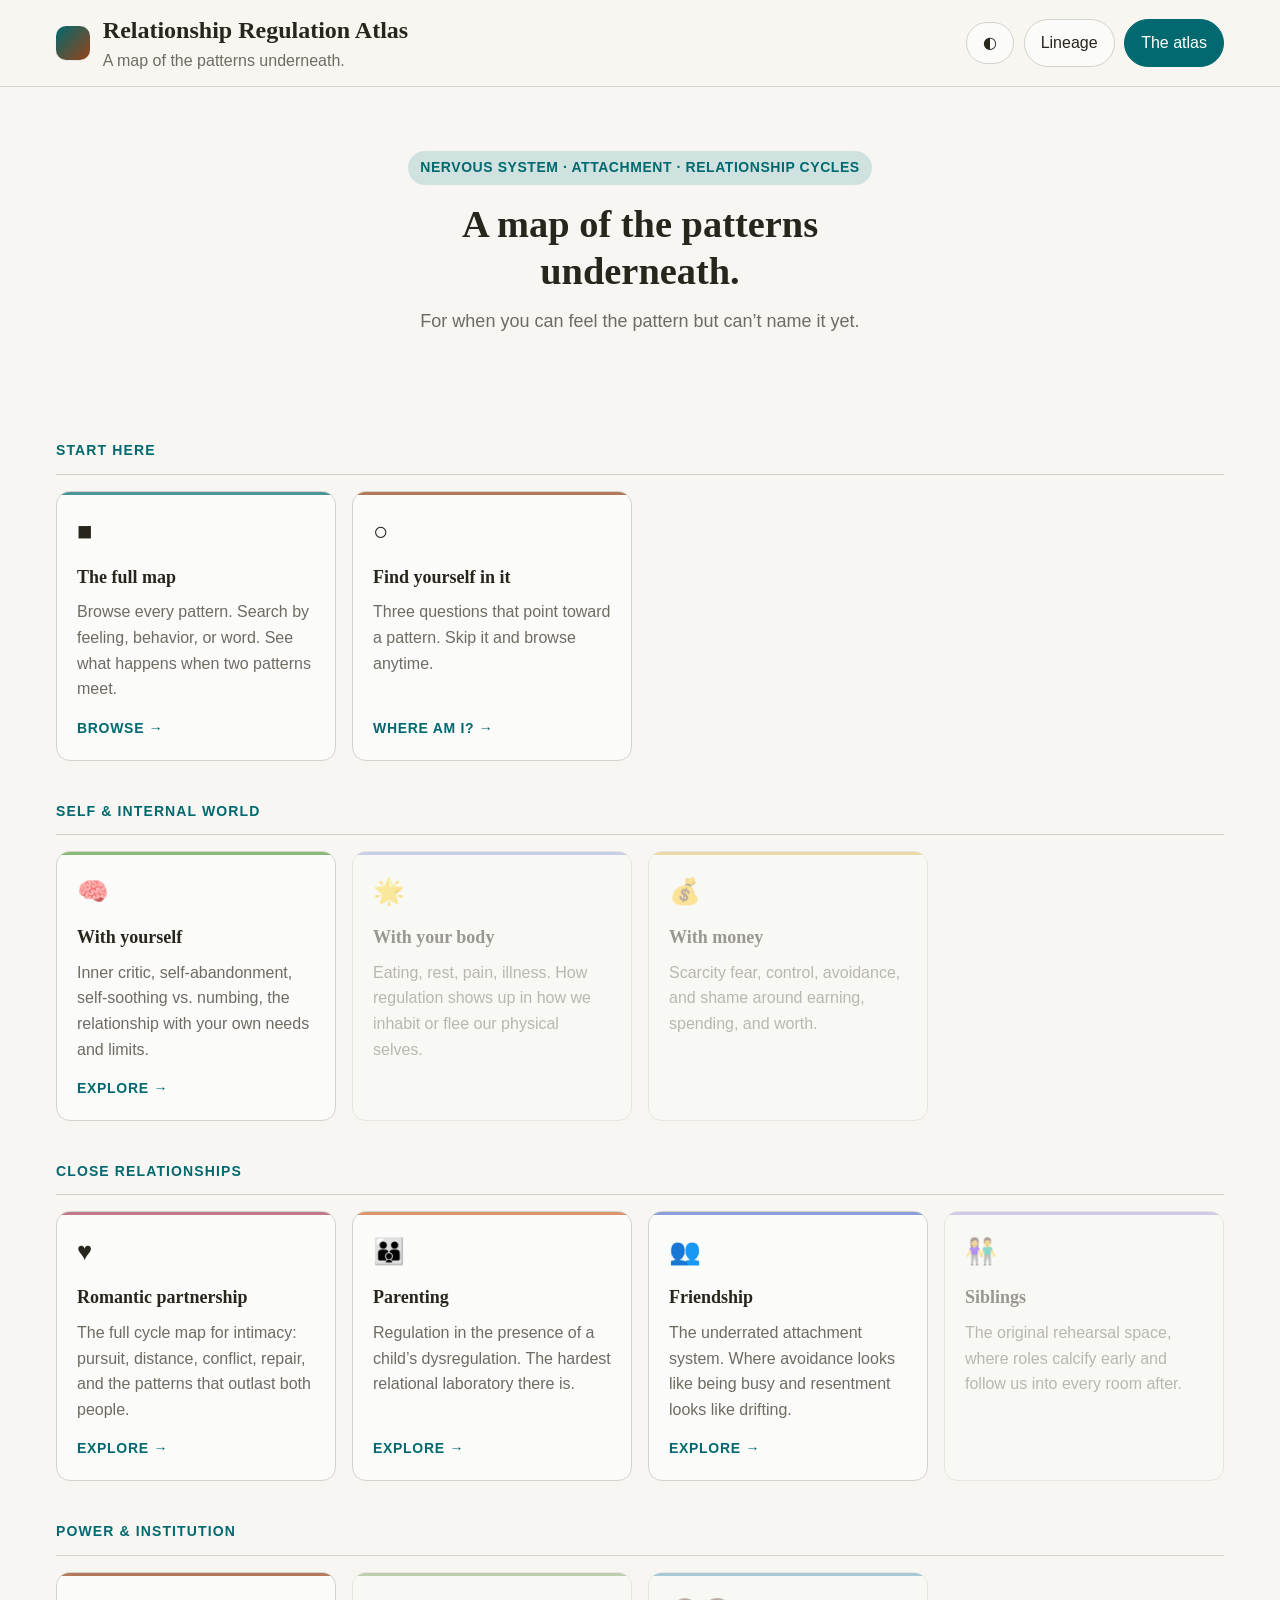
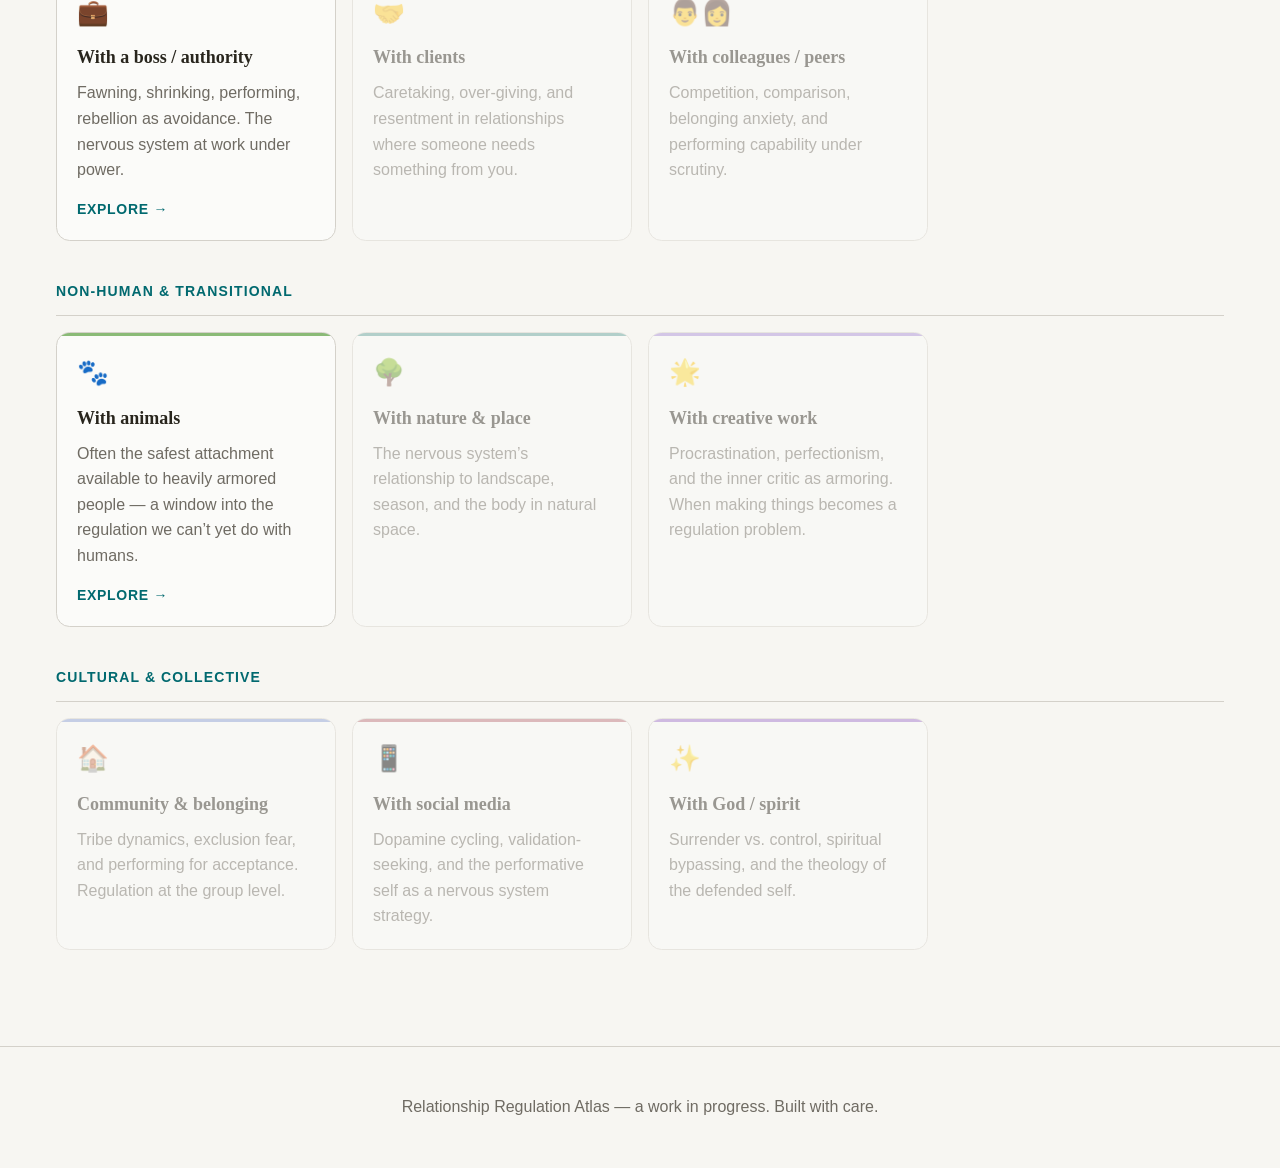
==== index.html @ 4705af75 "v2.1 polish: neutral hero copy, tighter spacing tokens, responsive search, table rhythm, guide refin" ====
<!DOCTYPE html>
<html lang="en" data-theme="light">
<head>
  <meta charset="UTF-8" />
  <meta name="viewport" content="width=device-width, initial-scale=1.0" />
  <title>Relationship Regulation Atlas</title>
  <link href="https://api.fontshare.com/v2/css?f[]=satoshi@400,500,700&f[]=zodiak@400,700&display=swap" rel="stylesheet">
  <link rel="stylesheet" href="style.css">
  <style>
    .hub-hero {
      padding: var(--space-12) 0 var(--space-8);
      text-align: center;
    }
    .hub-hero h2 {
      font-size: clamp(1.6rem, 4vw, 2.4rem);
      margin: var(--space-4) auto var(--space-3);
      max-width: 20ch;
      line-height: 1.2;
    }
    .hub-hero .sub {
      margin: 0 auto var(--space-8);
      max-width: 46ch;
      text-align: center;
      color: var(--color-text-muted);
      font-size: var(--text-base);
      line-height: 1.7;
    }
    .branch-section-label {
      font-size: var(--text-xs);
      font-weight: 700;
      letter-spacing: 0.08em;
      text-transform: uppercase;
      color: var(--color-primary);
      margin: var(--space-10) 0 var(--space-4);
      padding-bottom: var(--space-3);
      border-bottom: 1px solid var(--color-border);
    }
    .branch-grid {
      display: grid;
      grid-template-columns: repeat(auto-fill, minmax(260px, 1fr));
      gap: var(--space-4);
      margin-bottom: var(--space-8);
    }
    .branch-card {
      display: flex;
      flex-direction: column;
      padding: var(--space-5);
      background: var(--color-surface);
      border: 1px solid var(--color-border);
      border-radius: var(--radius-md);
      text-decoration: none;
      color: var(--color-text);
      transition: box-shadow 0.18s, transform 0.18s;
      position: relative;
      overflow: hidden;
    }
    .branch-card::before {
      content: '';
      position: absolute;
      top: 0; left: 0; right: 0;
      height: 3px;
      background: var(--branch-color, var(--color-primary));
      opacity: 0.7;
      border-radius: var(--radius-md) var(--radius-md) 0 0;
    }
    .branch-card:hover { box-shadow: var(--shadow-md); transform: translateY(-2px); }
    .branch-card.unavailable { opacity: 0.45; cursor: default; pointer-events: none; }
    .branch-card .branch-icon { font-size: 1.6rem; margin-bottom: var(--space-3); }
    .branch-card h4 { font-family: var(--font-display); font-size: var(--text-base); margin: 0 0 var(--space-2); }
    .branch-card p { margin: 0; font-size: var(--text-sm); color: var(--color-text-muted); line-height: 1.6; flex: 1; }
    .branch-card .branch-status {
      margin-top: var(--space-4);
      font-size: var(--text-xs);
      font-weight: 700;
      letter-spacing: 0.05em;
      text-transform: uppercase;
      color: var(--color-primary);
    }
  </style>
</head>
<body>

<div class="topbar">
  <div class="topbar-inner">
    <div class="brand">
      <div class="logo" aria-hidden="true"></div>
      <div>
        <h1>Relationship Regulation Atlas</h1>
        <p>A map of the patterns underneath.</p>
      </div>
    </div>
    <div class="toolbar">
      <button class="btn" data-theme-toggle aria-label="Toggle theme">&#9680;</button>
      <a class="btn" href="references.html">Lineage</a>
      <a class="btn primary" href="atlas.html">The atlas</a>
    </div>
  </div>
</div>

<main class="wrap">

  <section class="hub-hero">
    <span class="eyebrow">Nervous system &middot; Attachment &middot; Relationship cycles</span>
    <h2>A map of the patterns underneath.</h2>
    <p class="sub">For when you can feel the pattern but can&rsquo;t name it yet.</p>
  </section>

  <div class="branch-section-label">Start here</div>
  <div class="branch-grid">
    <a class="branch-card" href="atlas.html" style="--branch-color:var(--color-primary)">
      <div class="branch-icon">&#9632;</div>
      <h4>The full map</h4>
      <p>Browse every pattern. Search by feeling, behavior, or word. See what happens when two patterns meet.</p>
      <div class="branch-status">Browse &rarr;</div>
    </a>
    <a class="branch-card" href="atlas.html#guide" style="--branch-color:var(--color-accent)">
      <div class="branch-icon">&#9675;</div>
      <h4>Find yourself in it</h4>
      <p>Three questions that point toward a pattern. Skip it and browse anytime.</p>
      <div class="branch-status">Where am I? &rarr;</div>
    </a>
  </div>

  <div class="branch-section-label">Self &amp; internal world</div>
  <div class="branch-grid">
    <a class="branch-card" href="branch-self.html" style="--branch-color:#5a9f40">
      <div class="branch-icon">&#129504;</div>
      <h4>With yourself</h4>
      <p>Inner critic, self-abandonment, self-soothing vs. numbing, the relationship with your own needs and limits.</p>
      <div class="branch-status">Explore &rarr;</div>
    </a>
    <a class="branch-card unavailable" style="--branch-color:#5a78c9">
      <div class="branch-icon">&#127775;</div>
      <h4>With your body</h4>
      <p>Eating, rest, pain, illness. How regulation shows up in how we inhabit or flee our physical selves.</p>
    </a>
    <a class="branch-card unavailable" style="--branch-color:#d19900">
      <div class="branch-icon">&#128176;</div>
      <h4>With money</h4>
      <p>Scarcity fear, control, avoidance, and shame around earning, spending, and worth.</p>
    </a>
  </div>

  <div class="branch-section-label">Close relationships</div>
  <div class="branch-grid">
    <a class="branch-card" href="branch-romantic.html" style="--branch-color:#a7435c">
      <div class="branch-icon">&#9829;</div>
      <h4>Romantic partnership</h4>
      <p>The full cycle map for intimacy: pursuit, distance, conflict, repair, and the patterns that outlast both people.</p>
      <div class="branch-status">Explore &rarr;</div>
    </a>
    <a class="branch-card" href="branch-parenting.html" style="--branch-color:#cf6a2f">
      <div class="branch-icon">&#128106;</div>
      <h4>Parenting</h4>
      <p>Regulation in the presence of a child&rsquo;s dysregulation. The hardest relational laboratory there is.</p>
      <div class="branch-status">Explore &rarr;</div>
    </a>
    <a class="branch-card" href="branch-friendship.html" style="--branch-color:#5a78c9">
      <div class="branch-icon">&#128101;</div>
      <h4>Friendship</h4>
      <p>The underrated attachment system. Where avoidance looks like being busy and resentment looks like drifting.</p>
      <div class="branch-status">Explore &rarr;</div>
    </a>
    <a class="branch-card unavailable" style="--branch-color:#8660cc">
      <div class="branch-icon">&#128107;</div>
      <h4>Siblings</h4>
      <p>The original rehearsal space, where roles calcify early and follow us into every room after.</p>
    </a>
  </div>

  <div class="branch-section-label">Power &amp; institution</div>
  <div class="branch-grid">
    <a class="branch-card" href="branch-work-authority.html" style="--branch-color:#964219">
      <div class="branch-icon">&#128188;</div>
      <h4>With a boss / authority</h4>
      <p>Fawning, shrinking, performing, rebellion as avoidance. The nervous system at work under power.</p>
      <div class="branch-status">Explore &rarr;</div>
    </a>
    <a class="branch-card unavailable" style="--branch-color:#437a22">
      <div class="branch-icon">&#129309;</div>
      <h4>With clients</h4>
      <p>Caretaking, over-giving, and resentment in relationships where someone needs something from you.</p>
    </a>
    <a class="branch-card unavailable" style="--branch-color:#006494">
      <div class="branch-icon">&#128104;&#8205;&#128105;</div>
      <h4>With colleagues / peers</h4>
      <p>Competition, comparison, belonging anxiety, and performing capability under scrutiny.</p>
    </a>
  </div>

  <div class="branch-section-label">Non-human &amp; transitional</div>
  <div class="branch-grid">
    <a class="branch-card" href="branch-animals.html" style="--branch-color:#5a9f40">
      <div class="branch-icon">&#128062;</div>
      <h4>With animals</h4>
      <p>Often the safest attachment available to heavily armored people &mdash; a window into the regulation we can&rsquo;t yet do with humans.</p>
      <div class="branch-status">Explore &rarr;</div>
    </a>
    <a class="branch-card unavailable" style="--branch-color:#1e7d74">
      <div class="branch-icon">&#127795;</div>
      <h4>With nature &amp; place</h4>
      <p>The nervous system&rsquo;s relationship to landscape, season, and the body in natural space.</p>
    </a>
    <a class="branch-card unavailable" style="--branch-color:#8660cc">
      <div class="branch-icon">&#127775;</div>
      <h4>With creative work</h4>
      <p>Procrastination, perfectionism, and the inner critic as armoring. When making things becomes a regulation problem.</p>
    </a>
  </div>

  <div class="branch-section-label">Cultural &amp; collective</div>
  <div class="branch-grid">
    <a class="branch-card unavailable" style="--branch-color:#5a78c9">
      <div class="branch-icon">&#127968;</div>
      <h4>Community &amp; belonging</h4>
      <p>Tribe dynamics, exclusion fear, and performing for acceptance. Regulation at the group level.</p>
    </a>
    <a class="branch-card unavailable" style="--branch-color:#a13544">
      <div class="branch-icon">&#128241;</div>
      <h4>With social media</h4>
      <p>Dopamine cycling, validation-seeking, and the performative self as a nervous system strategy.</p>
    </a>
    <a class="branch-card unavailable" style="--branch-color:#7a39bb">
      <div class="branch-icon">&#10024;</div>
      <h4>With God / spirit</h4>
      <p>Surrender vs. control, spiritual bypassing, and the theology of the defended self.</p>
    </a>
  </div>

  <div style="height:var(--space-12)"></div>
</main>

<footer style="border-top:1px solid var(--color-border);padding:var(--space-8) var(--space-4);text-align:center">
  <p class="small muted">Relationship Regulation Atlas &mdash; a work in progress. Built with care.</p>
</footer>

<script>
(function(){
  const t = document.querySelector('[data-theme-toggle]');
  const r = document.documentElement;
  const d = matchMedia('(prefers-color-scheme:dark)').matches ? 'dark' : 'light';
  r.setAttribute('data-theme', d);
  t && t.addEventListener('click', () => {
    r.setAttribute('data-theme', r.getAttribute('data-theme') === 'dark' ? 'light' : 'dark');
  });
})();
</script>
</body>
</html>
---- style.css ----
/* ============================================================
   RELATIONSHIP REGULATION ATLAS — style.css
   Design tokens, base styles, and all component styles.
   ============================================================ */

/* --- DESIGN TOKENS --- */
:root, [data-theme="light"] {
  --text-xs:   clamp(0.75rem,  0.7rem  + 0.25vw, 0.875rem);
  --text-sm:   clamp(0.875rem, 0.8rem  + 0.35vw, 1rem);
  --text-base: clamp(1rem,     0.95rem + 0.25vw, 1.125rem);
  --text-lg:   clamp(1.125rem, 1rem    + 0.75vw, 1.5rem);
  --text-xl:   clamp(1.5rem,   1.2rem  + 1.25vw, 2.25rem);
  --text-2xl:  clamp(2rem,     1.2rem  + 2.5vw,  3.5rem);

  --space-1:.25rem; --space-2:.5rem;  --space-3:.75rem; --space-4:1rem;
  --space-5:1.25rem;--space-6:1.5rem; --space-8:2rem;   --space-10:2.5rem;
  --space-12:3rem;  --space-16:4rem;

  --color-bg:#f7f6f2;
  --color-surface:#fbfbf9;
  --color-surface-2:#f3f0ec;
  --color-border:#d4d1ca;
  --color-text:#28251d;
  --color-text-muted:#6f6b63;
  --color-primary:#01696f;
  --color-primary-2:#cfe2df;
  --color-accent:#964219;
  --color-good:#437a22;
  --color-warn:#a13544;

  --shadow-sm: 0 1px 2px rgba(25,20,10,.06);
  --shadow-md: 0 10px 30px rgba(25,20,10,.10);

  --radius-sm:.5rem; --radius-md:.85rem; --radius-lg:1.1rem;

  --font-body:'Satoshi',sans-serif;
  --font-display:'Zodiak',serif;
}

[data-theme="dark"] {
  --color-bg:#171614;
  --color-surface:#1c1b19;
  --color-surface-2:#22211f;
  --color-border:#393836;
  --color-text:#e3e0d9;
  --color-text-muted:#aaa49a;
  --color-primary:#4f98a3;
  --color-primary-2:#22383a;
  --color-accent:#b8531f;
  --color-good:#7eb35a;
  --color-warn:#dd6974;
  --shadow-sm:0 1px 2px rgba(0,0,0,.2);
  --shadow-md:0 12px 36px rgba(0,0,0,.35);
}

/* --- BASE --- */
*, *::before, *::after { box-sizing:border-box }
html { scroll-behavior:smooth }
body {
  margin:0;
  font-family:var(--font-body);
  font-size:var(--text-base);
  line-height:1.55;
  background:var(--color-bg);
  color:var(--color-text);
}

/* --- LAYOUT --- */
.wrap { max-width:1200px; margin:0 auto; padding:var(--space-4) }

/* ═══════════════════════════════════════════════════
   ORB ENTRY FLOW
═══════════════════════════════════════════════════ */
.orb-entry {
  min-height:100vh;
  display:flex;
  align-items:center;
  justify-content:center;
  background:var(--color-bg);
  padding:var(--space-8) var(--space-4);
}

.orb-stage {
  display:flex;
  align-items:center;
  justify-content:center;
  width:100%;
  animation:orbFadeIn .4s ease both;
}

@keyframes orbFadeIn {
  from { opacity:0; transform:translateY(12px); }
  to   { opacity:1; transform:translateY(0); }
}

.orb-inner {
  max-width:560px;
  width:100%;
  display:flex;
  flex-direction:column;
  gap:var(--space-4);
}

.orb-logo {
  width:44px; height:44px; border-radius:14px;
  background:linear-gradient(135deg, var(--color-primary), var(--color-accent));
  box-shadow:var(--shadow-md);
  margin-bottom:var(--space-2);
}

.orb-eyebrow {
  font-size:var(--text-xs);
  font-weight:700;
  letter-spacing:.08em;
  text-transform:uppercase;
  color:var(--color-primary);
  margin:0;
}

.orb-headline {
  font-family:var(--font-display);
  font-size:var(--text-2xl);
  line-height:1.1;
  margin:0;
  color:var(--color-text);
}

.orb-sub {
  color:var(--color-text-muted);
  line-height:1.65;
  margin:0;
  max-width:52ch;
}

.orb-choices {
  display:flex;
  flex-direction:column;
  gap:var(--space-3);
  margin-top:var(--space-4);
}

.orb-btn {
  display:block;
  width:100%;
  text-align:left;
  padding:var(--space-4) var(--space-5);
  border:1px solid var(--color-border);
  border-radius:var(--radius-md);
  background:var(--color-surface);
  color:var(--color-text);
  font-family:var(--font-body);
  font-size:var(--text-sm);
  cursor:pointer;
  line-height:1.5;
  transition:background .15s, border-color .15s, box-shadow .15s;
}
.orb-btn:hover, .orb-btn:focus-visible {
  background:var(--color-surface-2);
  border-color:var(--color-primary);
  box-shadow:var(--shadow-sm);
  outline:none;
}
.orb-btn.primary {
  background:var(--color-primary);
  color:#fff;
  border-color:var(--color-primary);
  font-weight:600;
  margin-top:var(--space-2);
}
.orb-btn.primary:hover, .orb-btn.primary:focus-visible { filter:brightness(1.08); outline:none; }

.orb-back {
  background:none;
  border:none;
  color:var(--color-text-muted);
  font-family:var(--font-body);
  font-size:var(--text-sm);
  cursor:pointer;
  padding:0;
  align-self:flex-start;
}
.orb-back:hover, .orb-back:focus-visible { color:var(--color-text); outline:none; }

.orb-skip {
  background:none;
  border:none;
  color:var(--color-text-muted);
  font-family:var(--font-body);
  font-size:var(--text-sm);
  cursor:pointer;
  text-decoration:underline;
  padding:0;
  margin-top:var(--space-2);
  align-self:flex-start;
}
.orb-skip:hover, .orb-skip:focus-visible { color:var(--color-text); outline:none; }

/* Progress dots */
.orb-progress {
  display:flex;
  gap:.4rem;
  align-items:center;
  margin-bottom:var(--space-2);
}
.orb-dot {
  width:6px; height:6px;
  border-radius:50%;
  background:var(--color-border);
  transition:background .2s, transform .2s;
}
.orb-dot.active {
  background:var(--color-primary);
  transform:scale(1.3);
}
.orb-dot.done {
  background:var(--color-primary);
  opacity:0.4;
}

/* Recognition cards grid */
.orb-cards {
  display:grid;
  grid-template-columns:1fr 1fr;
  gap:var(--space-3);
}

.orb-recognition-card {
  display:flex;
  flex-direction:column;
  gap:.3rem;
  text-align:left;
  padding:var(--space-4);
  border:1px solid var(--color-border);
  border-radius:var(--radius-md);
  background:var(--color-surface);
  cursor:pointer;
  font-family:var(--font-body);
  transition:border-color .15s, background .15s, box-shadow .15s;
}
.orb-recognition-card:hover, .orb-recognition-card:focus-visible {
  border-color:var(--color-primary);
  background:var(--color-surface-2);
  box-shadow:var(--shadow-sm);
  outline:none;
}
.rec-name {
  font-size:var(--text-sm);
  font-weight:700;
  color:var(--color-text);
}
.rec-cluster {
  font-size:var(--text-xs);
  color:var(--color-primary);
  font-weight:600;
  text-transform:uppercase;
  letter-spacing:.04em;
}
.rec-logic {
  font-size:var(--text-xs);
  color:var(--color-text-muted);
  line-height:1.5;
  margin-top:.15rem;
  /* Truncate to one line so cards stay compact */
  display:-webkit-box;
  -webkit-line-clamp:2;
  -webkit-box-orient:vertical;
  overflow:hidden;
}

/* Anchor highlight on matrix row */
.anchor-highlight td {
  background:color-mix(in oklab, var(--color-primary-2) 45%, var(--color-surface)) !important;
  border-left:3px solid var(--color-primary);
}

/* --- TOPBAR --- */
.topbar {
  position:sticky; top:0; z-index:10;
  background:color-mix(in oklab, var(--color-bg) 86%, transparent);
  backdrop-filter:blur(10px);
  border-bottom:1px solid var(--color-border);
}
.topbar-inner {
  display:flex; gap:var(--space-4); align-items:center;
  justify-content:space-between;
  max-width:1200px; margin:0 auto;
  padding:var(--space-3) var(--space-4);
}
.brand { display:flex; gap:.8rem; align-items:center }
.logo {
  width:34px; height:34px; border-radius:10px;
  background:linear-gradient(135deg, var(--color-primary), var(--color-accent));
  box-shadow:var(--shadow-sm);
}
.brand h1 { font-family:var(--font-display); font-size:var(--text-lg); margin:0 }
.brand p  { margin:0; color:var(--color-text-muted); font-size:var(--text-sm) }
.toolbar  { display:flex; gap:.6rem; flex-wrap:wrap; align-items:center }

/* --- VIEW TOGGLE --- */
[data-view="spatial"] #viewToggle {
  background:var(--color-text);
  color:var(--color-bg);
  border-color:var(--color-text);
}
#territoryView { display:none }
#matrixView    { display:block }
[data-view="spatial"] #territoryView { display:block }
[data-view="spatial"] #matrixView    { display:none }

/* --- CONTROLS --- */
.btn, .select-ctrl, input {
  border:1px solid var(--color-border);
  background:var(--color-surface);
  color:var(--color-text);
  border-radius:999px;
  padding:.65rem 1rem;
  font-size:var(--text-sm);
  text-decoration:none;
  display:inline-block;
}
.btn { cursor:pointer; font-family:var(--font-body) }
.btn.primary { background:var(--color-primary); color:white; border-color:var(--color-primary) }
.btn.primary:hover { background:var(--color-primary-hover, #0c4e54) }

/* --- HERO --- */
.hero { padding:var(--space-8) 0 var(--space-6) }
.hero-grid { display:grid; grid-template-columns:1.2fr .8fr; gap:var(--space-6) }
.eyebrow {
  display:inline-block;
  background:var(--color-primary-2); color:var(--color-primary);
  padding:.4rem .75rem; border-radius:999px;
  font-size:var(--text-xs); font-weight:700;
  letter-spacing:.04em; text-transform:uppercase;
}
h2 { font-family:var(--font-display); font-size:var(--text-2xl); line-height:1.05; margin:.8rem 0 1rem }
.sub { color:var(--color-text-muted); max-width:62ch; line-height:1.65 }

/* --- LEGEND CHIPS --- */
.legend { display:grid; grid-template-columns:repeat(3,1fr); gap:.6rem; margin-top:var(--space-4) }
.chip  { display:flex; align-items:center; gap:.5rem; padding:.6rem .8rem; border-radius:999px; background:var(--color-surface-2); font-size:var(--text-sm) }
.dot   { width:10px; height:10px; border-radius:999px; flex-shrink:0 }
.d1{background:#1e7d74} .d2{background:#cf6a2f} .d3{background:#a7435c}
.d4{background:#5a78c9} .d5{background:#8660cc} .d6{background:#5a9f40}

/* --- PANEL --- */
.panel { background:var(--color-surface); border:1px solid var(--color-border); border-radius:var(--radius-lg); box-shadow:var(--shadow-sm) }
.panel.pad { padding:var(--space-5) }

/* --- SECTIONS --- */
.section       { padding:var(--space-6) 0 }
.section-title { font-family:var(--font-display); font-size:var(--text-xl); margin:0 0 var(--space-4) }

/* --- STAGE CALLOUTS --- */
.stage {
  margin-top:.75rem; padding:.75rem 1rem;
  border-left:3px solid var(--color-primary);
  background:var(--color-surface-2);
  border-radius:0 var(--radius-sm) var(--radius-sm) 0;
  font-size:var(--text-sm);
}

/* --- TABS --- */
.tabs { display:flex; gap:.5rem; flex-wrap:wrap; margin-bottom:var(--space-4) }
.tab {
  padding:.65rem 1rem; border-radius:999px;
  border:1px solid var(--color-border);
  background:var(--color-surface);
  cursor:pointer; font-size:var(--text-sm);
  font-family:var(--font-body);
  transition:background .15s, color .15s;
}
.tab.active { background:var(--color-text); color:var(--color-bg); border-color:var(--color-text) }
.tab:hover:not(.active) { background:var(--color-surface-2) }

/* --- MATRIX --- */
.grid-2 { display:grid; grid-template-columns:1.3fr .7fr; gap:var(--space-5) }
.matrix-wrap { overflow:auto; border-radius:var(--radius-lg); border:1px solid var(--color-border) }
table { width:100%; border-collapse:collapse }
th, td { padding:.85rem .9rem; border-bottom:1px solid var(--color-border); vertical-align:top; text-align:left; font-size:var(--text-sm) }
th { position:sticky; top:0; background:var(--color-surface-2); font-weight:600; z-index:1 }
tbody tr:hover td { background:color-mix(in oklab, var(--color-primary-2) 25%, var(--color-surface)) }
tbody tr.clickable { cursor:pointer }

/* Empty search state */
.matrix-empty {
  padding:var(--space-10) var(--space-4);
  text-align:center;
  color:var(--color-text-muted);
  font-size:var(--text-sm);
  line-height:1.7;
}

/* --- UTILITY --- */
.small { font-size:var(--text-sm); color:var(--color-text-muted) }
.muted { color:var(--color-text-muted) }
.moves { display:flex; gap:.35rem; flex-wrap:wrap }
.tag   { font-size:var(--text-xs); padding:.22rem .5rem; border-radius:999px; background:var(--color-surface-2); border:1px solid var(--color-border) }

/* --- DETAIL EXPAND --- */
.resistance-row {
  padding:var(--space-3); background:var(--color-surface-2);
  border-radius:var(--radius-sm); margin-top:var(--space-2);
  font-size:var(--text-xs); color:var(--color-text-muted);
}
.detail-panel { display:none; padding:var(--space-4); border-top:1px solid var(--color-border); background:color-mix(in oklab, var(--color-primary-2) 15%, var(--color-surface)) }
.detail-panel.open { display:block }
.detail-grid { display:grid; grid-template-columns:1fr 1fr 1fr; gap:var(--space-3); margin-top:var(--space-3) }
.detail-block { background:var(--color-surface); padding:var(--space-3); border-radius:var(--radius-sm); border:1px solid var(--color-border) }
.detail-block strong { display:block; font-size:var(--text-xs); text-transform:uppercase; letter-spacing:.05em; color:var(--color-primary); margin-bottom:.4rem }

/* --- SEARCH --- */
.search-wrap { display:flex; gap:.6rem; align-items:center; margin-bottom:var(--space-4) }
.search-wrap input { border-radius:999px; padding:.65rem 1rem; flex:1; max-width:260px; font-family:var(--font-body) }

/* --- CYCLE MAP --- */
.cycle-grid { display:grid; grid-template-columns:1fr 48px 1fr; gap:var(--space-3); align-items:center }
.cycle-box  { padding:var(--space-4); border-radius:var(--radius-md); background:var(--color-surface); border:1px solid var(--color-border) }
.cycle-arrow{ display:flex; align-items:center; justify-content:center; color:var(--color-primary); font-size:1.5rem }
.cycle-out  { margin-top:var(--space-4); padding:var(--space-4); border-radius:var(--radius-md); background:var(--color-surface-2); border:1px solid var(--color-border); font-size:var(--text-sm); line-height:1.7 }

/* --- TERRITORY MAP --- */
.territory-layout {
  display:grid;
  grid-template-columns:1fr 320px;
  gap:var(--space-5);
  align-items:start;
}
.territory-map-wrap {
  overflow:hidden;
  padding:var(--space-3);
}
.territory-map-wrap svg {
  width:100%;
  height:auto;
  display:block;
  color:var(--color-text);
}
.territory-detail {
  position:sticky;
  top:calc(60px + var(--space-4));
  min-height:320px;
}
.td-empty {
  display:flex;
  align-items:center;
  justify-content:center;
  min-height:200px;
  padding:var(--space-6);
}
.td-hint {
  color:var(--color-text-muted);
  font-size:var(--text-sm);
  text-align:center;
  line-height:1.7;
  max-width:28ch;
}
.td-block {
  margin-top:var(--space-3);
  padding:var(--space-3);
  background:var(--color-surface-2);
  border-radius:var(--radius-sm);
  border:1px solid var(--color-border);
  font-size:var(--text-sm);
  line-height:1.65;
}
.td-label {
  font-size:var(--text-xs);
  text-transform:uppercase;
  letter-spacing:.05em;
  color:var(--color-primary);
  font-weight:700;
  margin-bottom:.35rem;
}

/* --- THREE WAYS CARDS --- */
.cards { display:grid; grid-template-columns:repeat(3,1fr); gap:var(--space-4) }
.card { padding:var(--space-5); border:1px solid var(--color-border); border-radius:var(--radius-md); background:var(--color-surface) }
.card h4 { margin:0 0 var(--space-2); font-size:var(--text-base) }

/* --- LINEAGE CALLOUT --- */
.lineage-callout {
  display:flex;
  align-items:center;
  justify-content:space-between;
  gap:var(--space-8);
  padding:var(--space-8) var(--space-8);
  background:var(--color-surface);
  border:1px solid var(--color-border);
  border-radius:var(--radius-lg);
  box-shadow:var(--shadow-sm);
}
.lineage-callout-text { flex:1 }

/* --- REFERENCES SECTION --- */
.ref-section { padding:var(--space-10) 0 var(--space-6) }
.ref-intro {
  max-width:68ch; line-height:1.75;
  color:var(--color-text-muted);
  margin-bottom:var(--space-8);
}
.ref-group { margin-bottom:var(--space-10) }
.ref-group-label {
  font-size:var(--text-xs); font-weight:700;
  letter-spacing:.08em; text-transform:uppercase;
  color:var(--color-primary);
  margin-bottom:var(--space-5);
  padding-bottom:var(--space-2);
  border-bottom:1px solid var(--color-border);
}
.ref-grid { display:grid; grid-template-columns:repeat(auto-fill, minmax(320px,1fr)); gap:var(--space-4) }
.ref-card { padding:var(--space-5); background:var(--color-surface); border:1px solid var(--color-border); border-radius:var(--radius-md) }
.ref-card h4 { font-family:var(--font-display); font-size:var(--text-base); margin:0 0 var(--space-2); color:var(--color-text) }
.ref-card p  { margin:0; font-size:var(--text-sm); line-height:1.7; color:var(--color-text-muted) }
.ref-closing {
  max-width:62ch; font-size:var(--text-sm); line-height:1.8;
  color:var(--color-text-muted);
  padding:var(--space-6);
  background:var(--color-surface-2);
  border-radius:var(--radius-md);
  border:1px solid var(--color-border);
  margin-top:var(--space-6);
}

/* --- RESPONSIVE --- */
@media (max-width:900px) {
  .hero-grid, .grid-2, .cards, .legend, .detail-grid, .ref-grid { grid-template-columns:1fr }
  .cycle-grid { grid-template-columns:1fr }
  .cycle-arrow { transform:rotate(90deg); padding:.4rem 0 }
  .lineage-callout { flex-direction:column; align-items:flex-start; gap:var(--space-5) }
  .territory-layout { grid-template-columns:1fr }
  .territory-detail { position:static }
  .orb-cards { grid-template-columns:1fr }
}

/* Mobile: tighten hub hero so orb stays in viewport */
@media (max-width:700px) {
  .hub-hero {
    padding:var(--space-6) 0 var(--space-4) !important;
  }
  .hub-hero h2 {
    font-size:clamp(1.4rem, 5vw, 2rem) !important;
    margin:var(--space-3) auto var(--space-3) !important;
  }
  .hub-hero .sub {
    font-size:var(--text-sm);
    margin-bottom:var(--space-4) !important;
  }
  /* Hide move chips on mobile — decorative, take up row height */
  .moves-bar {
    display:none !important;
  }
  .core-node {
    width:160px !important;
    height:160px !important;
  }
}
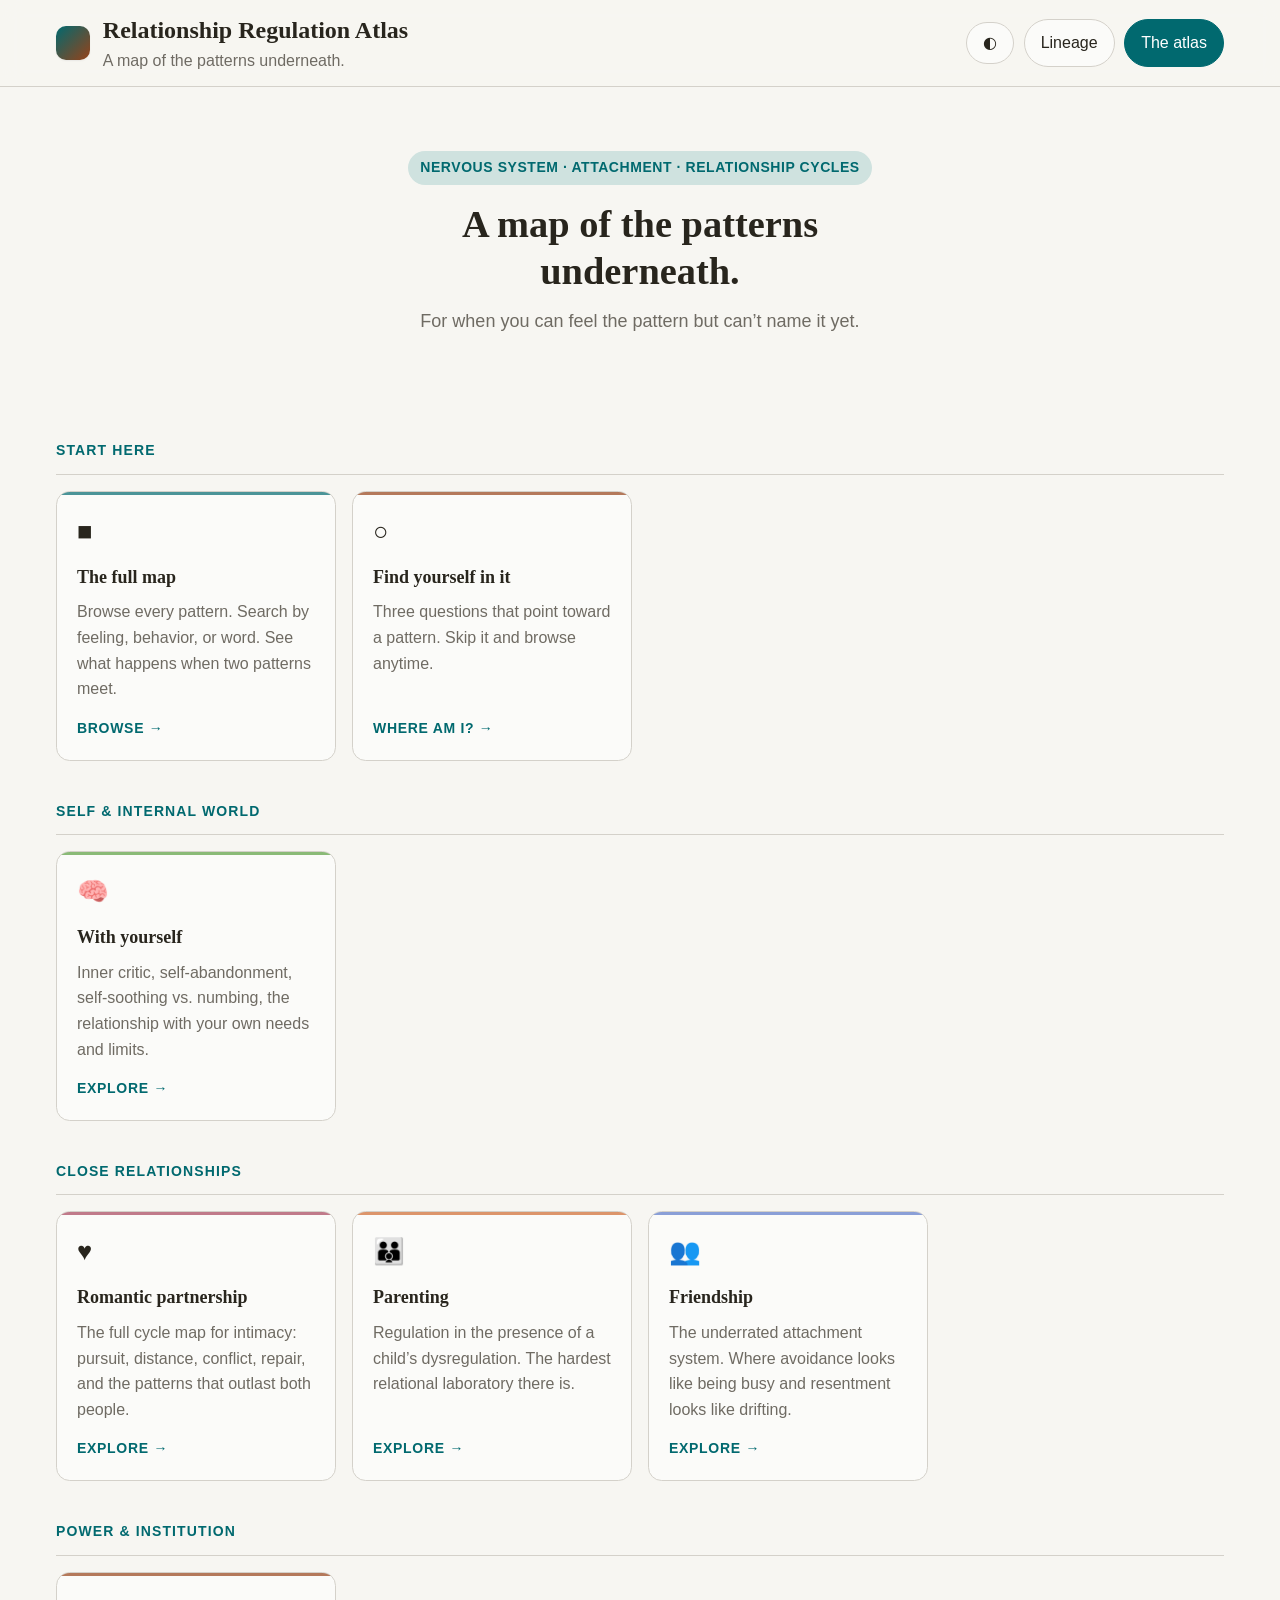
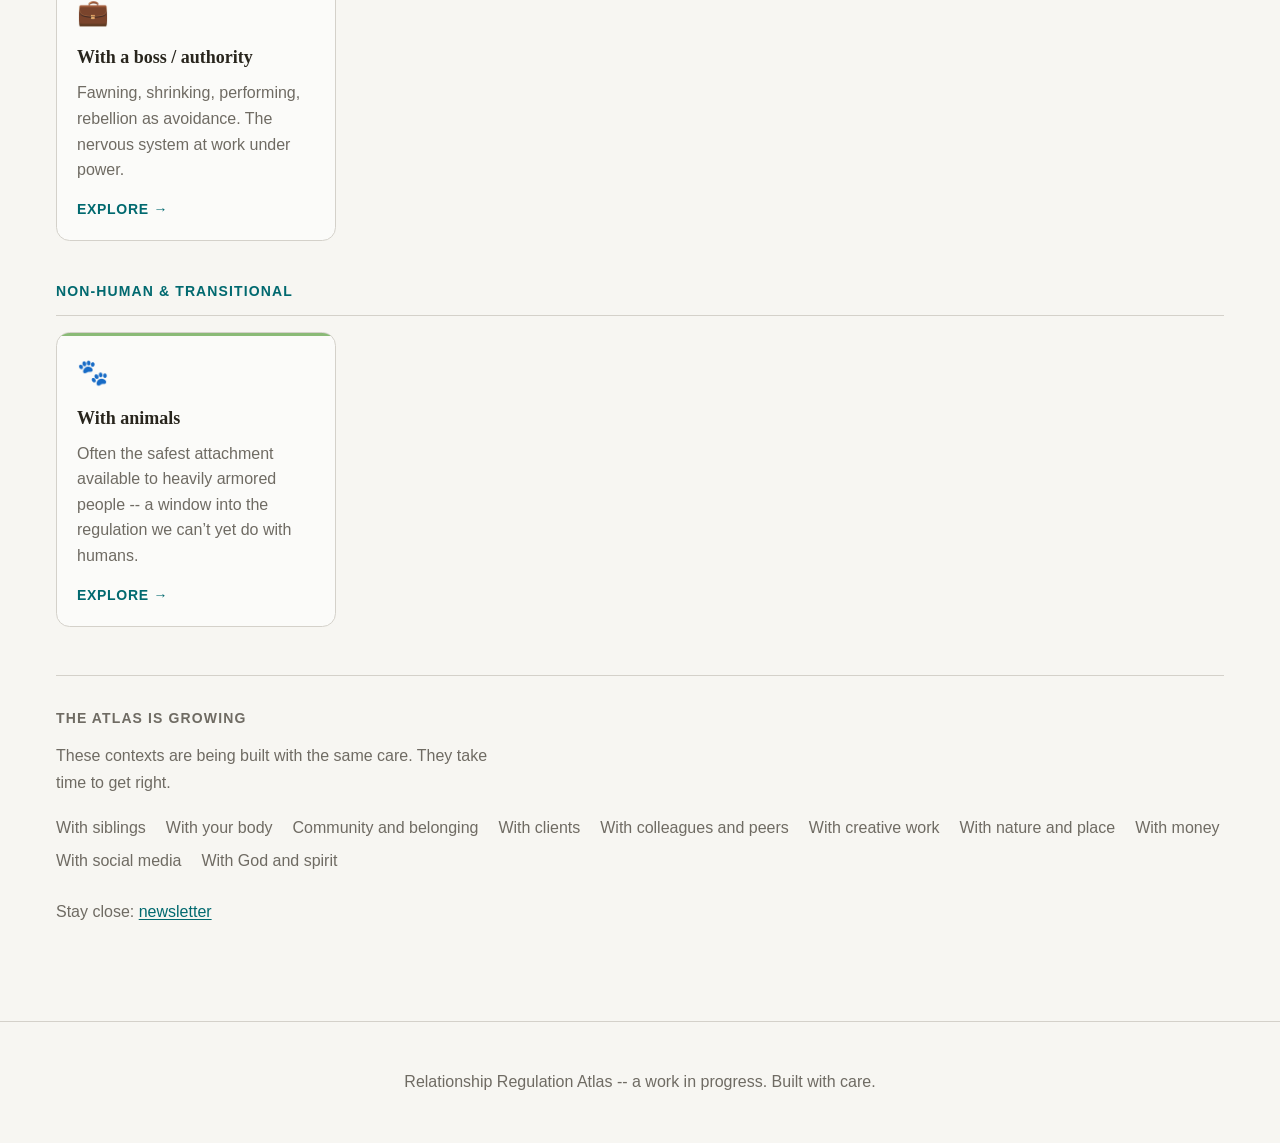
==== commit cefb3558: "hub + css: collapse unavailable cards into coming-soon section, three resourcing block edits" ====
--- a/index.html
+++ b/index.html
@@ -64,7 +64,6 @@
       border-radius: var(--radius-md) var(--radius-md) 0 0;
     }
     .branch-card:hover { box-shadow: var(--shadow-md); transform: translateY(-2px); }
-    .branch-card.unavailable { opacity: 0.45; cursor: default; pointer-events: none; }
     .branch-card .branch-icon { font-size: 1.6rem; margin-bottom: var(--space-3); }
     .branch-card h4 { font-family: var(--font-display); font-size: var(--text-base); margin: 0 0 var(--space-2); }
     .branch-card p { margin: 0; font-size: var(--text-sm); color: var(--color-text-muted); line-height: 1.6; flex: 1; }
@@ -129,16 +128,6 @@
       <p>Inner critic, self-abandonment, self-soothing vs. numbing, the relationship with your own needs and limits.</p>
       <div class="branch-status">Explore &rarr;</div>
     </a>
-    <a class="branch-card unavailable" style="--branch-color:#5a78c9">
-      <div class="branch-icon">&#127775;</div>
-      <h4>With your body</h4>
-      <p>Eating, rest, pain, illness. How regulation shows up in how we inhabit or flee our physical selves.</p>
-    </a>
-    <a class="branch-card unavailable" style="--branch-color:#d19900">
-      <div class="branch-icon">&#128176;</div>
-      <h4>With money</h4>
-      <p>Scarcity fear, control, avoidance, and shame around earning, spending, and worth.</p>
-    </a>
   </div>
 
   <div class="branch-section-label">Close relationships</div>
@@ -161,11 +150,6 @@
       <p>The underrated attachment system. Where avoidance looks like being busy and resentment looks like drifting.</p>
       <div class="branch-status">Explore &rarr;</div>
     </a>
-    <a class="branch-card unavailable" style="--branch-color:#8660cc">
-      <div class="branch-icon">&#128107;</div>
-      <h4>Siblings</h4>
-      <p>The original rehearsal space, where roles calcify early and follow us into every room after.</p>
-    </a>
   </div>
 
   <div class="branch-section-label">Power &amp; institution</div>
@@ -176,16 +160,6 @@
       <p>Fawning, shrinking, performing, rebellion as avoidance. The nervous system at work under power.</p>
       <div class="branch-status">Explore &rarr;</div>
     </a>
-    <a class="branch-card unavailable" style="--branch-color:#437a22">
-      <div class="branch-icon">&#129309;</div>
-      <h4>With clients</h4>
-      <p>Caretaking, over-giving, and resentment in relationships where someone needs something from you.</p>
-    </a>
-    <a class="branch-card unavailable" style="--branch-color:#006494">
-      <div class="branch-icon">&#128104;&#8205;&#128105;</div>
-      <h4>With colleagues / peers</h4>
-      <p>Competition, comparison, belonging anxiety, and performing capability under scrutiny.</p>
-    </a>
   </div>
 
   <div class="branch-section-label">Non-human &amp; transitional</div>
@@ -193,45 +167,34 @@
     <a class="branch-card" href="branch-animals.html" style="--branch-color:#5a9f40">
       <div class="branch-icon">&#128062;</div>
       <h4>With animals</h4>
-      <p>Often the safest attachment available to heavily armored people &mdash; a window into the regulation we can&rsquo;t yet do with humans.</p>
-      <div class="branch-status">Explore &rarr;</div>
-    </a>
-    <a class="branch-card unavailable" style="--branch-color:#1e7d74">
-      <div class="branch-icon">&#127795;</div>
-      <h4>With nature &amp; place</h4>
-      <p>The nervous system&rsquo;s relationship to landscape, season, and the body in natural space.</p>
-    </a>
-    <a class="branch-card unavailable" style="--branch-color:#8660cc">
-      <div class="branch-icon">&#127775;</div>
-      <h4>With creative work</h4>
-      <p>Procrastination, perfectionism, and the inner critic as armoring. When making things becomes a regulation problem.</p>
-    </a>
-  </div>
-
-  <div class="branch-section-label">Cultural &amp; collective</div>
-  <div class="branch-grid">
-    <a class="branch-card unavailable" style="--branch-color:#5a78c9">
-      <div class="branch-icon">&#127968;</div>
-      <h4>Community &amp; belonging</h4>
-      <p>Tribe dynamics, exclusion fear, and performing for acceptance. Regulation at the group level.</p>
-    </a>
-    <a class="branch-card unavailable" style="--branch-color:#a13544">
-      <div class="branch-icon">&#128241;</div>
-      <h4>With social media</h4>
-      <p>Dopamine cycling, validation-seeking, and the performative self as a nervous system strategy.</p>
-    </a>
-    <a class="branch-card unavailable" style="--branch-color:#7a39bb">
-      <div class="branch-icon">&#10024;</div>
-      <h4>With God / spirit</h4>
-      <p>Surrender vs. control, spiritual bypassing, and the theology of the defended self.</p>
-    </a>
-  </div>
+      <p>Often the safest attachment available to heavily armored people -- a window into the regulation we can&rsquo;t yet do with humans.</p>
+      <div class="branch-status">Explore &rarr;</div>
+    </a>
+  </div>
+
+  <section class="coming-soon-section" aria-label="Coming soon">
+    <p class="coming-soon-label">The atlas is growing</p>
+    <p class="coming-soon-note">These contexts are being built with the same care. They take time to get right.</p>
+    <ul class="coming-soon-list">
+      <li>With siblings</li>
+      <li>With your body</li>
+      <li>Community and belonging</li>
+      <li>With clients</li>
+      <li>With colleagues and peers</li>
+      <li>With creative work</li>
+      <li>With nature and place</li>
+      <li>With money</li>
+      <li>With social media</li>
+      <li>With God and spirit</li>
+    </ul>
+    <p class="coming-soon-follow">Stay close: <a href="https://atlas.beehiiv.com" target="_blank" rel="noopener">newsletter</a></p>
+  </section>
 
   <div style="height:var(--space-12)"></div>
 </main>
 
 <footer style="border-top:1px solid var(--color-border);padding:var(--space-8) var(--space-4);text-align:center">
-  <p class="small muted">Relationship Regulation Atlas &mdash; a work in progress. Built with care.</p>
+  <p class="small muted">Relationship Regulation Atlas -- a work in progress. Built with care.</p>
 </footer>
 
 <script>
--- a/style.css
+++ b/style.css
@@ -260,7 +260,6 @@
   color:var(--color-text-muted);
   line-height:1.5;
   margin-top:.15rem;
-  /* Truncate to one line so cards stay compact */
   display:-webkit-box;
   -webkit-line-clamp:2;
   -webkit-box-orient:vertical;
@@ -521,6 +520,216 @@
   margin-top:var(--space-6);
 }
 
+/* ═══════════════════════════════════════════════════
+   RESOURCING LAYER
+   Gated layer inside .detail-content-inner, after .detail-grid.
+   Safety floor (.r-floor) mounts in ALL states exactly once.
+═══════════════════════════════════════════════════ */
+
+.resourcing {
+  margin-top:var(--space-6);
+  padding:var(--space-6);
+  border:1px solid var(--color-border);
+  border-radius:var(--radius-md);
+  background:color-mix(in oklab, var(--color-primary-2) 12%, var(--color-surface));
+}
+
+/* EDIT 1: floor breath -- extra top margin before the floor so it
+   reads as a distinct section, not an appendage to the resourcing block */
+.resourcing + .r-floor,
+.r-door + .r-floor {
+  margin-top:var(--space-8);
+}
+
+.r-grounding {
+  font-size:var(--text-xs);
+  color:var(--color-text-muted);
+  letter-spacing:.03em;
+  margin:0 0 var(--space-4);
+}
+
+/* EDIT 2: framing weight -- r-framing uses display font at slightly
+   larger size so it reads as a section lead, not a caption */
+.r-framing {
+  font-family:var(--font-display);
+  font-size:var(--text-base);
+  color:var(--color-text);
+  font-style:normal;
+  line-height:1.5;
+  margin:0 0 var(--space-5);
+}
+
+.r-rail {
+  display:flex;
+  flex-direction:column;
+  gap:var(--space-3);
+}
+
+.r-block {
+  padding:var(--space-3) var(--space-4);
+  background:var(--color-surface);
+  border-radius:var(--radius-sm);
+  border:1px solid var(--color-border);
+  font-size:var(--text-sm);
+  line-height:1.7;
+}
+
+.r-block p { margin:var(--space-2) 0 0; }
+
+.r-label {
+  display:block;
+  font-size:var(--text-xs);
+  text-transform:uppercase;
+  letter-spacing:.05em;
+  color:var(--color-primary);
+  font-weight:700;
+  margin-bottom:.25rem;
+}
+
+/* EDIT 3: r-move distinction -- move blocks get a left accent
+   so they read as active/actionable vs. the observational r-blocks */
+.r-block.r-move {
+  border-left:3px solid var(--color-primary);
+  background:color-mix(in oklab, var(--color-primary-2) 18%, var(--color-surface));
+}
+
+/* Locked door -- anon state */
+.r-door {
+  margin-top:var(--space-5);
+  padding:var(--space-5);
+  border:1px dashed var(--color-border);
+  border-radius:var(--radius-md);
+  background:var(--color-surface-2);
+  display:flex;
+  flex-direction:column;
+  gap:var(--space-3);
+}
+
+.r-door-label {
+  font-size:var(--text-sm);
+  color:var(--color-text);
+  margin:0;
+}
+
+.r-door-sub {
+  font-size:var(--text-xs);
+  color:var(--color-text-muted);
+  margin:0;
+}
+
+/* Safety floor -- UNGATED, mounts in every state */
+.r-floor {
+  margin-top:var(--space-5);
+  padding:var(--space-4);
+  border-top:1px solid var(--color-border);
+  display:flex;
+  flex-direction:column;
+  gap:var(--space-2);
+}
+
+.r-exit {
+  font-size:var(--text-xs);
+  color:var(--color-text-muted);
+  text-decoration:none;
+}
+.r-exit:hover, .r-exit:focus-visible {
+  color:var(--color-text);
+  text-decoration:underline;
+}
+
+.r-not-therapy {
+  font-size:var(--text-xs);
+  color:var(--color-text-muted);
+  margin:0;
+}
+
+.r-crisis {
+  font-size:var(--text-xs);
+  color:var(--color-text-muted);
+  margin:0;
+  line-height:1.65;
+}
+
+/* Crisis link -- highest-contrast token in the floor.
+   10.92:1 on --color-surface dark. Do NOT reduce to body accent. */
+.r-crisis a {
+  color:#8fd6ff;
+  text-decoration:underline;
+  text-underline-offset:2px;
+}
+.r-crisis a:focus-visible {
+  outline:2px solid #8fd6ff;
+  outline-offset:2px;
+}
+
+/* --- COMING SOON SECTION (hub index.html) --- */
+.coming-soon-section {
+  margin:var(--space-12) 0 var(--space-8);
+  padding-top:var(--space-8);
+  border-top:1px solid var(--color-border);
+}
+
+.coming-soon-label {
+  font-size:var(--text-xs);
+  font-weight:700;
+  letter-spacing:.08em;
+  text-transform:uppercase;
+  color:var(--color-text-muted);
+  margin:0 0 var(--space-3);
+}
+
+.coming-soon-note {
+  font-size:var(--text-sm);
+  color:var(--color-text-muted);
+  line-height:1.7;
+  margin:0 0 var(--space-5);
+  max-width:52ch;
+}
+
+.coming-soon-list {
+  list-style:none;
+  margin:0 0 var(--space-6);
+  padding:0;
+  display:flex;
+  flex-wrap:wrap;
+  gap:var(--space-2) var(--space-5);
+}
+
+.coming-soon-list li {
+  font-size:var(--text-sm);
+  color:var(--color-text-muted);
+}
+
+.coming-soon-follow {
+  font-size:var(--text-sm);
+  color:var(--color-text-muted);
+  line-height:1.7;
+}
+
+.coming-soon-follow a {
+  color:var(--color-primary);
+  text-decoration:underline;
+  text-underline-offset:2px;
+}
+
+.coming-soon-follow a:hover,
+.coming-soon-follow a:focus-visible {
+  color:var(--color-text);
+  outline:none;
+}
+
+/* ═══════════════════════════════════════════════════
+   MOTION SAFETY -- prefers-reduced-motion
+═══════════════════════════════════════════════════ */
+@media (prefers-reduced-motion: reduce) {
+  .detail-content-inner,
+  .resourcing,
+  .r-door {
+    transition: none;
+    animation: none;
+  }
+}
+
 /* --- RESPONSIVE --- */
 @media (max-width:900px) {
   .hero-grid, .grid-2, .cards, .legend, .detail-grid, .ref-grid { grid-template-columns:1fr }
@@ -532,7 +741,6 @@
   .orb-cards { grid-template-columns:1fr }
 }
 
-/* Mobile: tighten hub hero so orb stays in viewport */
 @media (max-width:700px) {
   .hub-hero {
     padding:var(--space-6) 0 var(--space-4) !important;
@@ -545,7 +753,6 @@
     font-size:var(--text-sm);
     margin-bottom:var(--space-4) !important;
   }
-  /* Hide move chips on mobile — decorative, take up row height */
   .moves-bar {
     display:none !important;
   }
@@ -553,4 +760,8 @@
     width:160px !important;
     height:160px !important;
   }
-}
+  .coming-soon-list {
+    flex-direction:column;
+    gap:var(--space-2);
+  }
+}
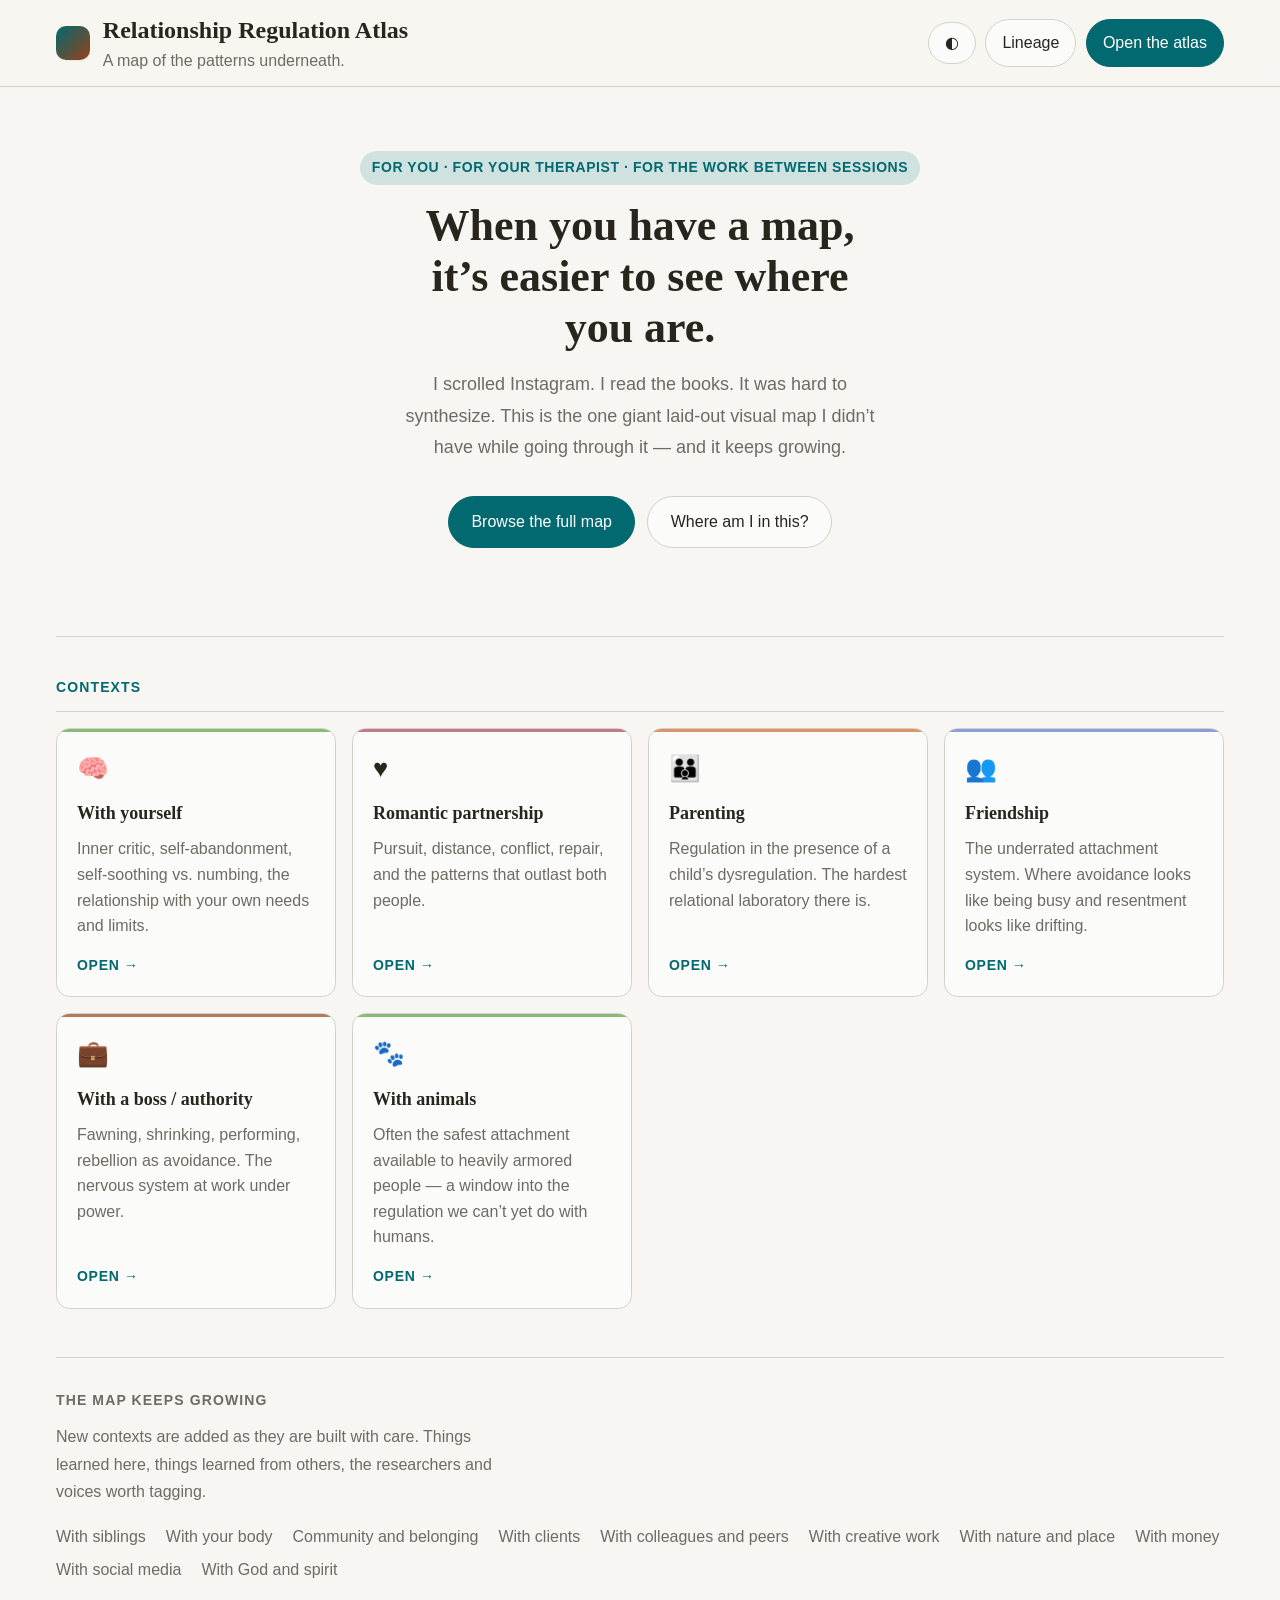
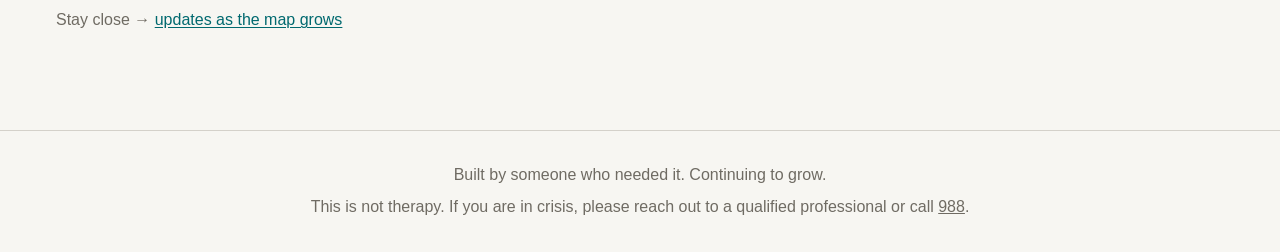
==== commit 550169dd: "index: hero rewrite -- new eyebrow, H2, sub, title, meta tags, footer; option B eyebrow" ====
--- a/index.html
+++ b/index.html
@@ -3,7 +3,17 @@
 <head>
   <meta charset="UTF-8" />
   <meta name="viewport" content="width=device-width, initial-scale=1.0" />
-  <title>Relationship Regulation Atlas</title>
+  <title>Relationship Regulation Atlas &mdash; A visual map for the patterns in your relationships</title>
+  <meta name="description" content="A giant, laid-out, clickable mental map of relationship and nervous system patterns. For solo navigators, therapy clients, and the therapists who work with them." />
+  <!-- Open Graph -->
+  <meta property="og:type" content="website" />
+  <meta property="og:title" content="Relationship Regulation Atlas" />
+  <meta property="og:description" content="When you have a map, you can see where you are &mdash; and where else you could go. A visual complement to the work you&rsquo;re already doing." />
+  <meta property="og:url" content="https://oracle-now.github.io/relationship-regulation-atlas/" />
+  <!-- Twitter / X card -->
+  <meta name="twitter:card" content="summary" />
+  <meta name="twitter:title" content="Relationship Regulation Atlas" />
+  <meta name="twitter:description" content="When you have a map, you can see where you are &mdash; and where else you could go." />
   <link href="https://api.fontshare.com/v2/css?f[]=satoshi@400,500,700&f[]=zodiak@400,700&display=swap" rel="stylesheet">
   <link rel="stylesheet" href="style.css">
   <style>
@@ -12,18 +22,29 @@
       text-align: center;
     }
     .hub-hero h2 {
-      font-size: clamp(1.6rem, 4vw, 2.4rem);
-      margin: var(--space-4) auto var(--space-3);
-      max-width: 20ch;
-      line-height: 1.2;
+      font-size: clamp(1.75rem, 4.5vw, 2.75rem);
+      margin: var(--space-4) auto var(--space-4);
+      max-width: 22ch;
+      line-height: 1.15;
     }
     .hub-hero .sub {
       margin: 0 auto var(--space-8);
-      max-width: 46ch;
+      max-width: 48ch;
       text-align: center;
       color: var(--color-text-muted);
       font-size: var(--text-base);
-      line-height: 1.7;
+      line-height: 1.75;
+    }
+    .hub-cta-row {
+      display: flex;
+      gap: var(--space-3);
+      justify-content: center;
+      flex-wrap: wrap;
+      margin-bottom: var(--space-4);
+    }
+    .hub-cta-row .btn {
+      padding: .8rem 1.4rem;
+      font-size: var(--text-sm);
     }
     .branch-section-label {
       font-size: var(--text-xs);
@@ -75,6 +96,11 @@
       text-transform: uppercase;
       color: var(--color-primary);
     }
+    .hub-divider {
+      border: none;
+      border-top: 1px solid var(--color-border);
+      margin: var(--space-10) 0 0;
+    }
   </style>
 </head>
 <body>
@@ -91,7 +117,7 @@
     <div class="toolbar">
       <button class="btn" data-theme-toggle aria-label="Toggle theme">&#9680;</button>
       <a class="btn" href="references.html">Lineage</a>
-      <a class="btn primary" href="atlas.html">The atlas</a>
+      <a class="btn primary" href="atlas.html">Open the atlas</a>
     </div>
   </div>
 </div>
@@ -99,82 +125,60 @@
 <main class="wrap">
 
   <section class="hub-hero">
-    <span class="eyebrow">Nervous system &middot; Attachment &middot; Relationship cycles</span>
-    <h2>A map of the patterns underneath.</h2>
-    <p class="sub">For when you can feel the pattern but can&rsquo;t name it yet.</p>
+    <span class="eyebrow">For you &middot; For your therapist &middot; For the work between sessions</span>
+    <h2>When you have a map, it&rsquo;s easier to see where you are.</h2>
+    <p class="sub">I scrolled Instagram. I read the books. It was hard to synthesize. This is the one giant laid-out visual map I didn&rsquo;t have while going through it &mdash; and it keeps growing.</p>
+    <div class="hub-cta-row">
+      <a class="btn primary" href="atlas.html">Browse the full map</a>
+      <a class="btn" href="atlas.html#guide">Where am I in this?</a>
+    </div>
   </section>
 
-  <div class="branch-section-label">Start here</div>
-  <div class="branch-grid">
-    <a class="branch-card" href="atlas.html" style="--branch-color:var(--color-primary)">
-      <div class="branch-icon">&#9632;</div>
-      <h4>The full map</h4>
-      <p>Browse every pattern. Search by feeling, behavior, or word. See what happens when two patterns meet.</p>
-      <div class="branch-status">Browse &rarr;</div>
-    </a>
-    <a class="branch-card" href="atlas.html#guide" style="--branch-color:var(--color-accent)">
-      <div class="branch-icon">&#9675;</div>
-      <h4>Find yourself in it</h4>
-      <p>Three questions that point toward a pattern. Skip it and browse anytime.</p>
-      <div class="branch-status">Where am I? &rarr;</div>
-    </a>
-  </div>
-
-  <div class="branch-section-label">Self &amp; internal world</div>
+  <hr class="hub-divider" />
+
+  <div class="branch-section-label">Contexts</div>
   <div class="branch-grid">
     <a class="branch-card" href="branch-self.html" style="--branch-color:#5a9f40">
       <div class="branch-icon">&#129504;</div>
       <h4>With yourself</h4>
       <p>Inner critic, self-abandonment, self-soothing vs. numbing, the relationship with your own needs and limits.</p>
-      <div class="branch-status">Explore &rarr;</div>
-    </a>
-  </div>
-
-  <div class="branch-section-label">Close relationships</div>
-  <div class="branch-grid">
+      <div class="branch-status">Open &rarr;</div>
+    </a>
     <a class="branch-card" href="branch-romantic.html" style="--branch-color:#a7435c">
       <div class="branch-icon">&#9829;</div>
       <h4>Romantic partnership</h4>
-      <p>The full cycle map for intimacy: pursuit, distance, conflict, repair, and the patterns that outlast both people.</p>
-      <div class="branch-status">Explore &rarr;</div>
+      <p>Pursuit, distance, conflict, repair, and the patterns that outlast both people.</p>
+      <div class="branch-status">Open &rarr;</div>
     </a>
     <a class="branch-card" href="branch-parenting.html" style="--branch-color:#cf6a2f">
       <div class="branch-icon">&#128106;</div>
       <h4>Parenting</h4>
       <p>Regulation in the presence of a child&rsquo;s dysregulation. The hardest relational laboratory there is.</p>
-      <div class="branch-status">Explore &rarr;</div>
+      <div class="branch-status">Open &rarr;</div>
     </a>
     <a class="branch-card" href="branch-friendship.html" style="--branch-color:#5a78c9">
       <div class="branch-icon">&#128101;</div>
       <h4>Friendship</h4>
       <p>The underrated attachment system. Where avoidance looks like being busy and resentment looks like drifting.</p>
-      <div class="branch-status">Explore &rarr;</div>
-    </a>
-  </div>
-
-  <div class="branch-section-label">Power &amp; institution</div>
-  <div class="branch-grid">
+      <div class="branch-status">Open &rarr;</div>
+    </a>
     <a class="branch-card" href="branch-work-authority.html" style="--branch-color:#964219">
       <div class="branch-icon">&#128188;</div>
       <h4>With a boss / authority</h4>
       <p>Fawning, shrinking, performing, rebellion as avoidance. The nervous system at work under power.</p>
-      <div class="branch-status">Explore &rarr;</div>
-    </a>
-  </div>
-
-  <div class="branch-section-label">Non-human &amp; transitional</div>
-  <div class="branch-grid">
+      <div class="branch-status">Open &rarr;</div>
+    </a>
     <a class="branch-card" href="branch-animals.html" style="--branch-color:#5a9f40">
       <div class="branch-icon">&#128062;</div>
       <h4>With animals</h4>
-      <p>Often the safest attachment available to heavily armored people -- a window into the regulation we can&rsquo;t yet do with humans.</p>
-      <div class="branch-status">Explore &rarr;</div>
+      <p>Often the safest attachment available to heavily armored people &mdash; a window into the regulation we can&rsquo;t yet do with humans.</p>
+      <div class="branch-status">Open &rarr;</div>
     </a>
   </div>
 
   <section class="coming-soon-section" aria-label="Coming soon">
-    <p class="coming-soon-label">The atlas is growing</p>
-    <p class="coming-soon-note">These contexts are being built with the same care. They take time to get right.</p>
+    <p class="coming-soon-label">The map keeps growing</p>
+    <p class="coming-soon-note">New contexts are added as they are built with care. Things learned here, things learned from others, the researchers and voices worth tagging.</p>
     <ul class="coming-soon-list">
       <li>With siblings</li>
       <li>With your body</li>
@@ -187,14 +191,15 @@
       <li>With social media</li>
       <li>With God and spirit</li>
     </ul>
-    <p class="coming-soon-follow">Stay close: <a href="https://atlas.beehiiv.com" target="_blank" rel="noopener">newsletter</a></p>
+    <p class="coming-soon-follow">Stay close &rarr; <a href="https://atlas.beehiiv.com" target="_blank" rel="noopener">updates as the map grows</a></p>
   </section>
 
   <div style="height:var(--space-12)"></div>
 </main>
 
-<footer style="border-top:1px solid var(--color-border);padding:var(--space-8) var(--space-4);text-align:center">
-  <p class="small muted">Relationship Regulation Atlas -- a work in progress. Built with care.</p>
+<footer style="border-top:1px solid var(--color-border);padding:var(--space-8) var(--space-4);text-align:center;display:flex;flex-direction:column;gap:var(--space-2);align-items:center">
+  <p class="small muted" style="margin:0">Built by someone who needed it. Continuing to grow.</p>
+  <p class="small muted" style="margin:0">This is not therapy. If you are in crisis, please reach out to a qualified professional or call&nbsp;<a href="tel:988" style="color:inherit">988</a>.</p>
 </footer>
 
 <script>
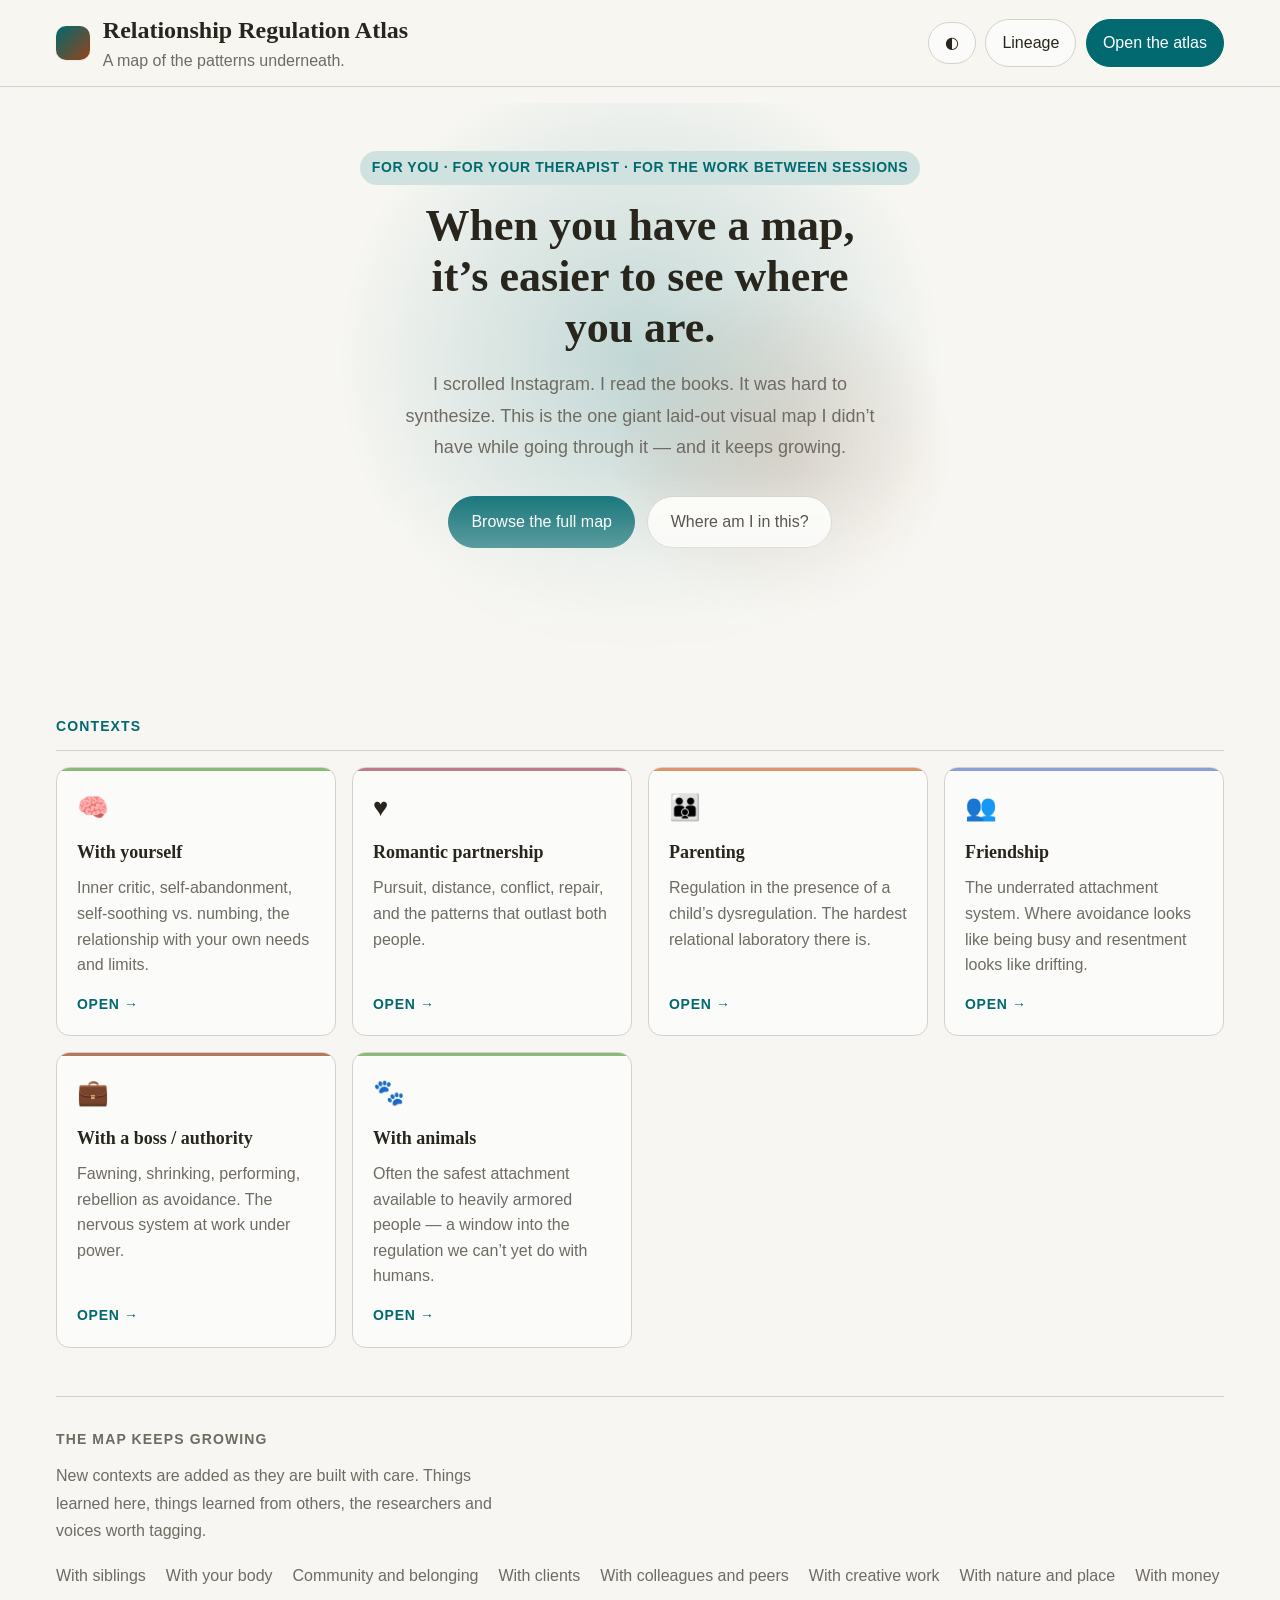
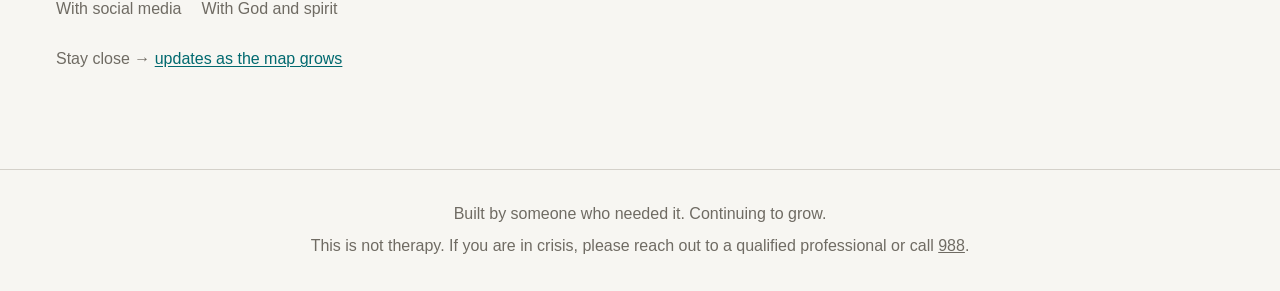
==== commit ef6c7b95: "index: glowing hero -- breathing orb, pseudo-element glow, gradient fade bottom, reduced-motion safe" ====
--- a/index.html
+++ b/index.html
@@ -17,10 +17,90 @@
   <link href="https://api.fontshare.com/v2/css?f[]=satoshi@400,500,700&f[]=zodiak@400,700&display=swap" rel="stylesheet">
   <link rel="stylesheet" href="style.css">
   <style>
+    /* ═══════════════════════════════════════
+       GLOWING HERO
+       Two pseudo-elements:
+       ::before  — primary teal orb, centered, slow breathe
+       ::after   — secondary amber orb, offset, slower drift
+       A gradient mask at the bottom fades the glow
+       into the page background (no hard line).
+       All animations killed by prefers-reduced-motion.
+    ═══════════════════════════════════════ */
     .hub-hero {
-      padding: var(--space-12) 0 var(--space-8);
+      position: relative;
+      padding: var(--space-12) 0 calc(var(--space-8) + 80px);
       text-align: center;
-    }
+      overflow: hidden;
+      /* Gradient fade at bottom — teal glow dissolves into page bg */
+      -webkit-mask-image: linear-gradient(
+        to bottom,
+        black 0%,
+        black 65%,
+        transparent 100%
+      );
+      mask-image: linear-gradient(
+        to bottom,
+        black 0%,
+        black 65%,
+        transparent 100%
+      );
+    }
+
+    /* Primary orb — teal, centered, breathing */
+    .hub-hero::before {
+      content: '';
+      position: absolute;
+      top: 50%;
+      left: 50%;
+      width: 600px;
+      height: 600px;
+      transform: translate(-50%, -55%);
+      border-radius: 50%;
+      background: radial-gradient(
+        ellipse at center,
+        color-mix(in oklab, var(--color-primary) 22%, transparent) 0%,
+        color-mix(in oklab, var(--color-primary) 8%, transparent) 45%,
+        transparent 72%
+      );
+      animation: orbBreathe 10s ease-in-out infinite;
+      pointer-events: none;
+      z-index: 0;
+    }
+
+    /* Secondary orb — accent amber, offset lower-right, slower */
+    .hub-hero::after {
+      content: '';
+      position: absolute;
+      top: 60%;
+      left: 62%;
+      width: 340px;
+      height: 340px;
+      transform: translate(-50%, -50%);
+      border-radius: 50%;
+      background: radial-gradient(
+        ellipse at center,
+        color-mix(in oklab, var(--color-accent) 14%, transparent) 0%,
+        color-mix(in oklab, var(--color-accent) 5%, transparent) 50%,
+        transparent 72%
+      );
+      animation: orbDrift 14s ease-in-out infinite;
+      pointer-events: none;
+      z-index: 0;
+    }
+
+    @keyframes orbBreathe {
+      0%, 100% { transform: translate(-50%, -55%) scale(1);   opacity: 1; }
+      50%       { transform: translate(-50%, -55%) scale(1.1); opacity: 0.75; }
+    }
+
+    @keyframes orbDrift {
+      0%, 100% { transform: translate(-50%, -50%) scale(1);    opacity: 0.8; }
+      50%       { transform: translate(-52%, -54%) scale(1.08); opacity: 0.55; }
+    }
+
+    /* All hero content sits above the orbs */
+    .hub-hero > * { position: relative; z-index: 1; }
+
     .hub-hero h2 {
       font-size: clamp(1.75rem, 4.5vw, 2.75rem);
       margin: var(--space-4) auto var(--space-4);
@@ -46,6 +126,36 @@
       padding: .8rem 1.4rem;
       font-size: var(--text-sm);
     }
+
+    /* Reduced motion — keep static glow, kill animation */
+    @media (prefers-reduced-motion: reduce) {
+      .hub-hero::before,
+      .hub-hero::after {
+        animation: none;
+      }
+    }
+
+    /* Dark theme — orbs are slightly brighter to read through dark bg */
+    [data-theme="dark"] .hub-hero::before {
+      background: radial-gradient(
+        ellipse at center,
+        color-mix(in oklab, var(--color-primary) 30%, transparent) 0%,
+        color-mix(in oklab, var(--color-primary) 12%, transparent) 45%,
+        transparent 72%
+      );
+    }
+    [data-theme="dark"] .hub-hero::after {
+      background: radial-gradient(
+        ellipse at center,
+        color-mix(in oklab, var(--color-accent) 20%, transparent) 0%,
+        color-mix(in oklab, var(--color-accent) 7%, transparent) 50%,
+        transparent 72%
+      );
+    }
+
+    /* ═══════════════════════════════════════
+       CONTEXTS SECTION
+    ═══════════════════════════════════════ */
     .branch-section-label {
       font-size: var(--text-xs);
       font-weight: 700;
@@ -95,11 +205,6 @@
       letter-spacing: 0.05em;
       text-transform: uppercase;
       color: var(--color-primary);
-    }
-    .hub-divider {
-      border: none;
-      border-top: 1px solid var(--color-border);
-      margin: var(--space-10) 0 0;
     }
   </style>
 </head>
@@ -133,8 +238,6 @@
       <a class="btn" href="atlas.html#guide">Where am I in this?</a>
     </div>
   </section>
-
-  <hr class="hub-divider" />
 
   <div class="branch-section-label">Contexts</div>
   <div class="branch-grid">
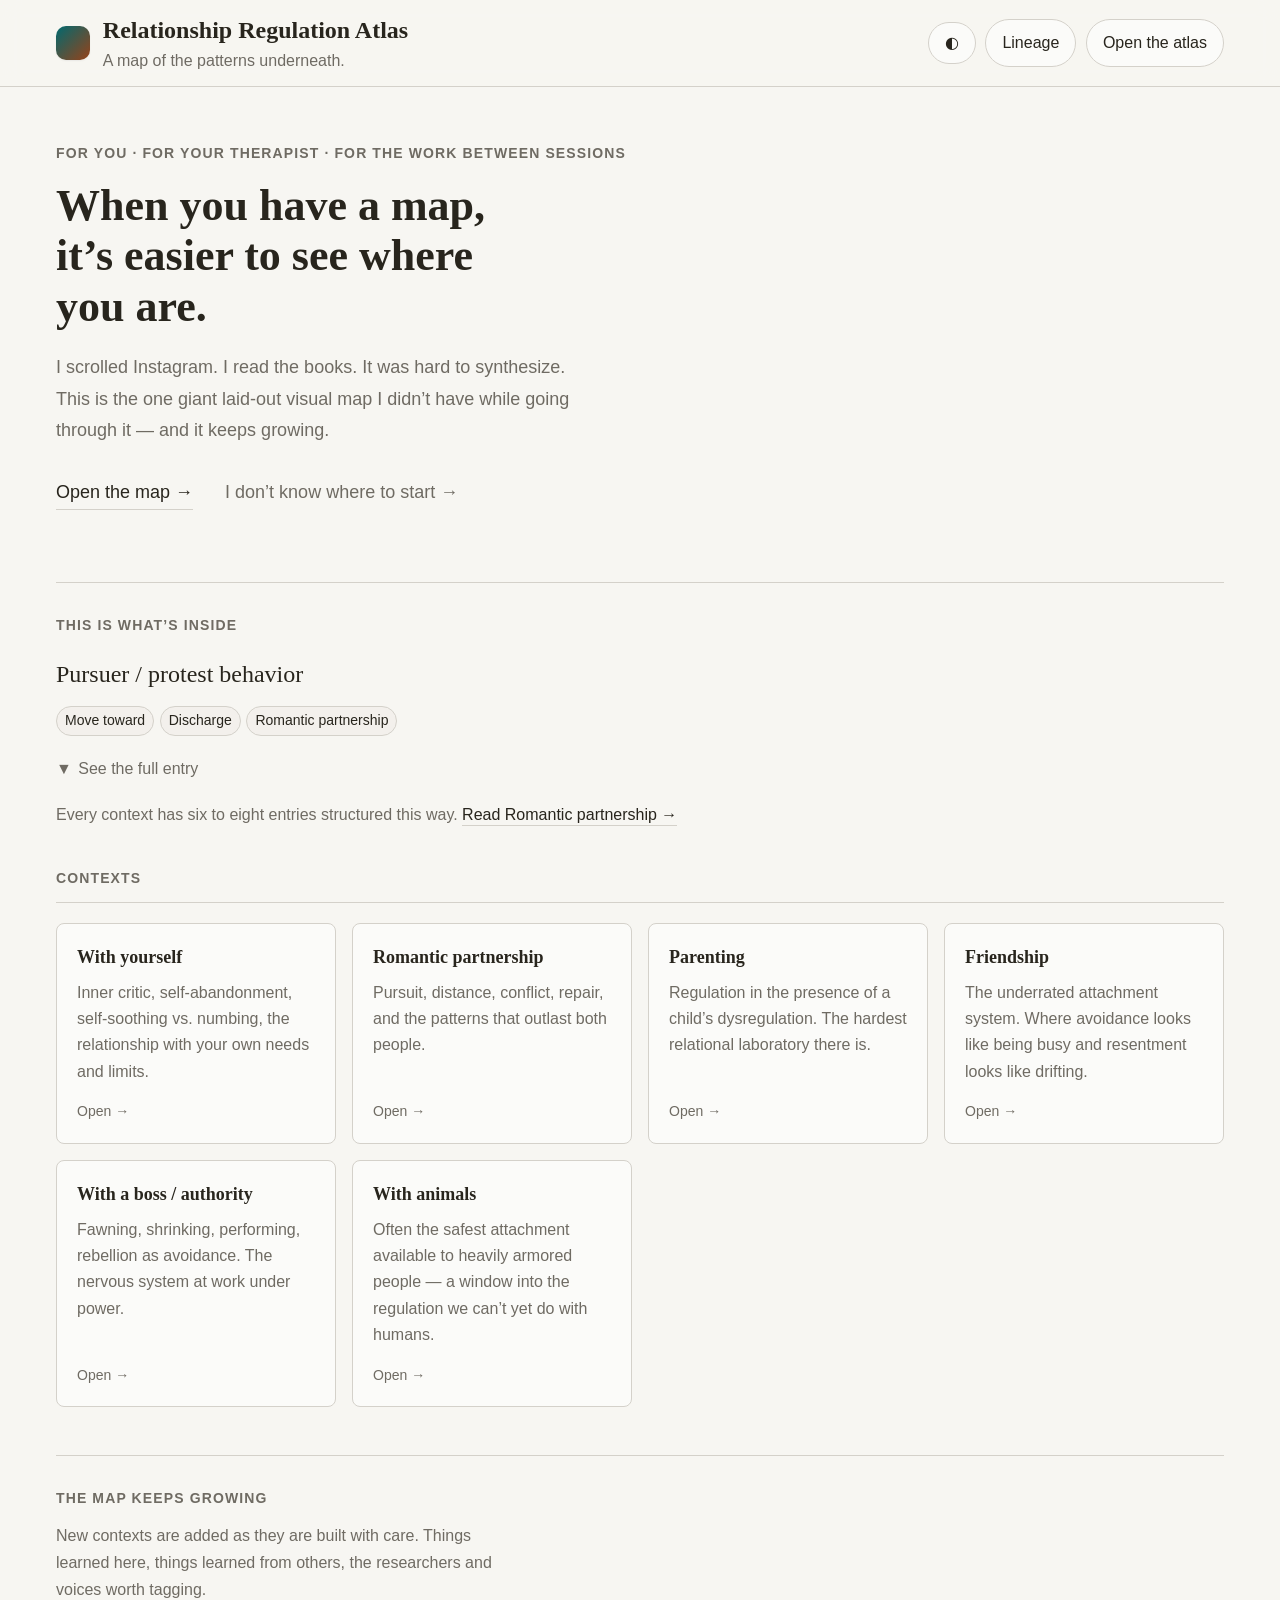
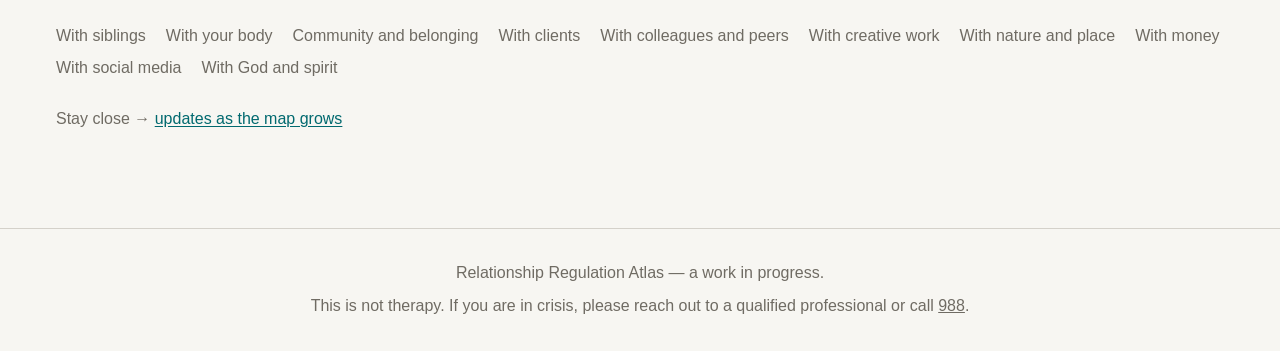
==== commit aa89187d: "landing: remove orb, pill eyebrow → plain label, CTAs → text links, flat branch cards, pattern previ" ====
--- a/index.html
+++ b/index.html
@@ -18,139 +18,199 @@
   <link rel="stylesheet" href="style.css">
   <style>
     /* ═══════════════════════════════════════
-       GLOWING HERO
-       Two pseudo-elements:
-       ::before  — primary teal orb, centered, slow breathe
-       ::after   — secondary amber orb, offset, slower drift
-       A gradient mask at the bottom fades the glow
-       into the page background (no hard line).
-       All animations killed by prefers-reduced-motion.
+       HUB HERO — branch-page register
+       No orb. No pill eyebrow. No filled CTAs.
+       Just: label → headline → sub → text links with arrows.
     ═══════════════════════════════════════ */
     .hub-hero {
-      position: relative;
-      padding: var(--space-12) 0 calc(var(--space-8) + 80px);
-      text-align: center;
-      overflow: hidden;
-      /* Gradient fade at bottom — teal glow dissolves into page bg */
-      -webkit-mask-image: linear-gradient(
-        to bottom,
-        black 0%,
-        black 65%,
-        transparent 100%
-      );
-      mask-image: linear-gradient(
-        to bottom,
-        black 0%,
-        black 65%,
-        transparent 100%
-      );
-    }
-
-    /* Primary orb — teal, centered, breathing */
-    .hub-hero::before {
-      content: '';
-      position: absolute;
-      top: 50%;
-      left: 50%;
-      width: 600px;
-      height: 600px;
-      transform: translate(-50%, -55%);
-      border-radius: 50%;
-      background: radial-gradient(
-        ellipse at center,
-        color-mix(in oklab, var(--color-primary) 22%, transparent) 0%,
-        color-mix(in oklab, var(--color-primary) 8%, transparent) 45%,
-        transparent 72%
-      );
-      animation: orbBreathe 10s ease-in-out infinite;
-      pointer-events: none;
-      z-index: 0;
-    }
-
-    /* Secondary orb — accent amber, offset lower-right, slower */
-    .hub-hero::after {
-      content: '';
-      position: absolute;
-      top: 60%;
-      left: 62%;
-      width: 340px;
-      height: 340px;
-      transform: translate(-50%, -50%);
-      border-radius: 50%;
-      background: radial-gradient(
-        ellipse at center,
-        color-mix(in oklab, var(--color-accent) 14%, transparent) 0%,
-        color-mix(in oklab, var(--color-accent) 5%, transparent) 50%,
-        transparent 72%
-      );
-      animation: orbDrift 14s ease-in-out infinite;
-      pointer-events: none;
-      z-index: 0;
-    }
-
-    @keyframes orbBreathe {
-      0%, 100% { transform: translate(-50%, -55%) scale(1);   opacity: 1; }
-      50%       { transform: translate(-50%, -55%) scale(1.1); opacity: 0.75; }
-    }
-
-    @keyframes orbDrift {
-      0%, 100% { transform: translate(-50%, -50%) scale(1);    opacity: 0.8; }
-      50%       { transform: translate(-52%, -54%) scale(1.08); opacity: 0.55; }
-    }
-
-    /* All hero content sits above the orbs */
-    .hub-hero > * { position: relative; z-index: 1; }
+      padding: var(--space-10) 0 var(--space-8);
+      text-align: left;
+    }
+
+    .hub-hero-label {
+      font-size: var(--text-xs);
+      font-weight: 700;
+      letter-spacing: .08em;
+      text-transform: uppercase;
+      color: var(--color-text-muted);
+      margin: 0 0 var(--space-4);
+      display: block;
+    }
 
     .hub-hero h2 {
+      font-family: var(--font-display);
       font-size: clamp(1.75rem, 4.5vw, 2.75rem);
-      margin: var(--space-4) auto var(--space-4);
+      margin: 0 0 var(--space-5);
       max-width: 22ch;
       line-height: 1.15;
-    }
+      color: var(--color-text);
+    }
+
     .hub-hero .sub {
-      margin: 0 auto var(--space-8);
-      max-width: 48ch;
-      text-align: center;
+      margin: 0 0 var(--space-8);
+      max-width: 52ch;
       color: var(--color-text-muted);
       font-size: var(--text-base);
       line-height: 1.75;
     }
+
+    /* Text-link CTAs — branch page style, no pill/fill/border-radius */
     .hub-cta-row {
       display: flex;
-      gap: var(--space-3);
-      justify-content: center;
+      gap: var(--space-8);
+      flex-wrap: wrap;
+      align-items: center;
+    }
+
+    .hub-link {
+      background: none;
+      border: none;
+      padding: 0;
+      font-family: var(--font-body);
+      font-size: var(--text-base);
+      color: var(--color-text);
+      text-decoration: none;
+      cursor: pointer;
+      display: inline-flex;
+      align-items: center;
+      gap: .35em;
+      border-bottom: 1px solid var(--color-border);
+      padding-bottom: .1em;
+      transition: color .15s, border-color .15s;
+    }
+
+    .hub-link:hover,
+    .hub-link:focus-visible {
+      color: var(--color-primary);
+      border-color: var(--color-primary);
+      outline: none;
+    }
+
+    .hub-link.secondary {
+      color: var(--color-text-muted);
+      border-color: transparent;
+    }
+
+    .hub-link.secondary:hover,
+    .hub-link.secondary:focus-visible {
+      color: var(--color-text);
+      border-color: var(--color-border);
+    }
+
+    /* ═══════════════════════════════════════
+       PATTERN PREVIEW TEASER
+       One real entry, collapsed, with expand.
+       Shows the five-part structure before the contexts grid.
+    ═══════════════════════════════════════ */
+    .pattern-preview {
+      margin: var(--space-10) 0 var(--space-10);
+      padding-top: var(--space-8);
+      border-top: 1px solid var(--color-border);
+    }
+
+    .pattern-preview-label {
+      font-size: var(--text-xs);
+      font-weight: 700;
+      letter-spacing: .08em;
+      text-transform: uppercase;
+      color: var(--color-text-muted);
+      margin: 0 0 var(--space-5);
+    }
+
+    .preview-entry {
+      max-width: 680px;
+    }
+
+    .preview-entry-name {
+      font-family: var(--font-display);
+      font-size: var(--text-lg);
+      margin: 0 0 var(--space-3);
+      color: var(--color-text);
+    }
+
+    .preview-entry-tags {
+      display: flex;
+      gap: .35rem;
       flex-wrap: wrap;
       margin-bottom: var(--space-4);
     }
-    .hub-cta-row .btn {
-      padding: .8rem 1.4rem;
+
+    .preview-body {
+      display: none;
+      flex-direction: column;
+      gap: var(--space-3);
+    }
+
+    .preview-body.open {
+      display: flex;
+    }
+
+    .preview-row {
       font-size: var(--text-sm);
-    }
-
-    /* Reduced motion — keep static glow, kill animation */
-    @media (prefers-reduced-motion: reduce) {
-      .hub-hero::before,
-      .hub-hero::after {
-        animation: none;
-      }
-    }
-
-    /* Dark theme — orbs are slightly brighter to read through dark bg */
-    [data-theme="dark"] .hub-hero::before {
-      background: radial-gradient(
-        ellipse at center,
-        color-mix(in oklab, var(--color-primary) 30%, transparent) 0%,
-        color-mix(in oklab, var(--color-primary) 12%, transparent) 45%,
-        transparent 72%
-      );
-    }
-    [data-theme="dark"] .hub-hero::after {
-      background: radial-gradient(
-        ellipse at center,
-        color-mix(in oklab, var(--color-accent) 20%, transparent) 0%,
-        color-mix(in oklab, var(--color-accent) 7%, transparent) 50%,
-        transparent 72%
-      );
+      line-height: 1.75;
+      color: var(--color-text);
+    }
+
+    .preview-row strong {
+      color: var(--color-text-muted);
+      font-weight: 600;
+    }
+
+    .preview-row.resist {
+      color: var(--color-text-muted);
+      font-style: italic;
+    }
+
+    .preview-row.through {
+      padding: var(--space-3) var(--space-4);
+      background: color-mix(in oklab, var(--color-primary-2) 20%, var(--color-surface));
+      border-left: 2px solid var(--color-primary);
+      border-radius: 0 var(--radius-sm) var(--radius-sm) 0;
+    }
+
+    .preview-expand-btn {
+      background: none;
+      border: none;
+      padding: 0;
+      font-family: var(--font-body);
+      font-size: var(--text-sm);
+      color: var(--color-text-muted);
+      cursor: pointer;
+      display: inline-flex;
+      align-items: center;
+      gap: .4em;
+      margin-top: var(--space-2);
+      transition: color .15s;
+    }
+
+    .preview-expand-btn:hover,
+    .preview-expand-btn:focus-visible {
+      color: var(--color-text);
+      outline: none;
+    }
+
+    .preview-expand-icon {
+      display: inline-block;
+      transition: transform .2s;
+    }
+
+    .preview-see-more {
+      margin-top: var(--space-5);
+      font-size: var(--text-sm);
+      color: var(--color-text-muted);
+    }
+
+    .preview-see-more a {
+      color: var(--color-text);
+      text-decoration: none;
+      border-bottom: 1px solid var(--color-border);
+      padding-bottom: .1em;
+      transition: color .15s, border-color .15s;
+    }
+
+    .preview-see-more a:hover {
+      color: var(--color-primary);
+      border-color: var(--color-primary);
     }
 
     /* ═══════════════════════════════════════
@@ -161,50 +221,56 @@
       font-weight: 700;
       letter-spacing: 0.08em;
       text-transform: uppercase;
-      color: var(--color-primary);
-      margin: var(--space-10) 0 var(--space-4);
+      color: var(--color-text-muted);
+      margin: 0 0 var(--space-5);
       padding-bottom: var(--space-3);
       border-bottom: 1px solid var(--color-border);
     }
+
     .branch-grid {
       display: grid;
       grid-template-columns: repeat(auto-fill, minmax(260px, 1fr));
       gap: var(--space-4);
       margin-bottom: var(--space-8);
     }
+
+    /* Flat cards — no top accent stripe, no hover lift, branch-page register */
     .branch-card {
       display: flex;
       flex-direction: column;
       padding: var(--space-5);
       background: var(--color-surface);
       border: 1px solid var(--color-border);
-      border-radius: var(--radius-md);
+      border-radius: var(--radius-sm);
       text-decoration: none;
       color: var(--color-text);
-      transition: box-shadow 0.18s, transform 0.18s;
-      position: relative;
-      overflow: hidden;
-    }
-    .branch-card::before {
-      content: '';
-      position: absolute;
-      top: 0; left: 0; right: 0;
-      height: 3px;
-      background: var(--branch-color, var(--color-primary));
-      opacity: 0.7;
-      border-radius: var(--radius-md) var(--radius-md) 0 0;
-    }
-    .branch-card:hover { box-shadow: var(--shadow-md); transform: translateY(-2px); }
-    .branch-card .branch-icon { font-size: 1.6rem; margin-bottom: var(--space-3); }
-    .branch-card h4 { font-family: var(--font-display); font-size: var(--text-base); margin: 0 0 var(--space-2); }
-    .branch-card p { margin: 0; font-size: var(--text-sm); color: var(--color-text-muted); line-height: 1.6; flex: 1; }
+      transition: border-color .15s;
+    }
+
+    .branch-card:hover,
+    .branch-card:focus-visible {
+      border-color: color-mix(in oklab, var(--color-text) 30%, var(--color-border));
+      outline: none;
+    }
+
+    .branch-card h4 {
+      font-family: var(--font-display);
+      font-size: var(--text-base);
+      margin: 0 0 var(--space-2);
+    }
+
+    .branch-card p {
+      margin: 0;
+      font-size: var(--text-sm);
+      color: var(--color-text-muted);
+      line-height: 1.65;
+      flex: 1;
+    }
+
     .branch-card .branch-status {
       margin-top: var(--space-4);
       font-size: var(--text-xs);
-      font-weight: 700;
-      letter-spacing: 0.05em;
-      text-transform: uppercase;
-      color: var(--color-primary);
+      color: var(--color-text-muted);
     }
   </style>
 </head>
@@ -222,7 +288,7 @@
     <div class="toolbar">
       <button class="btn" data-theme-toggle aria-label="Toggle theme">&#9680;</button>
       <a class="btn" href="references.html">Lineage</a>
-      <a class="btn primary" href="atlas.html">Open the atlas</a>
+      <a class="btn" href="atlas.html">Open the atlas</a>
     </div>
   </div>
 </div>
@@ -230,49 +296,68 @@
 <main class="wrap">
 
   <section class="hub-hero">
-    <span class="eyebrow">For you &middot; For your therapist &middot; For the work between sessions</span>
+    <span class="hub-hero-label">For you &middot; For your therapist &middot; For the work between sessions</span>
     <h2>When you have a map, it&rsquo;s easier to see where you are.</h2>
     <p class="sub">I scrolled Instagram. I read the books. It was hard to synthesize. This is the one giant laid-out visual map I didn&rsquo;t have while going through it &mdash; and it keeps growing.</p>
     <div class="hub-cta-row">
-      <a class="btn primary" href="atlas.html">Browse the full map</a>
-      <a class="btn" href="atlas.html#guide">Where am I in this?</a>
+      <a class="hub-link" href="atlas.html">Open the map &rarr;</a>
+      <a class="hub-link secondary" href="atlas.html#guide">I don&rsquo;t know where to start &rarr;</a>
     </div>
   </section>
 
-  <div class="branch-section-label">Contexts</div>
+  <!-- Pattern preview teaser: one real entry, collapsed, with expand -->
+  <section class="pattern-preview" aria-label="Example pattern entry">
+    <p class="pattern-preview-label">This is what&rsquo;s inside</p>
+    <div class="preview-entry">
+      <div class="preview-entry-name">Pursuer / protest behavior</div>
+      <div class="preview-entry-tags">
+        <span class="tag">Move toward</span>
+        <span class="tag">Discharge</span>
+        <span class="tag">Romantic partnership</span>
+      </div>
+      <div class="preview-body" id="previewBody">
+        <div class="preview-row"><strong>The logic:</strong> If I push hard enough, they will finally see me and respond.</div>
+        <div class="preview-row"><strong>The cost:</strong> The other person floods and pulls away further. The pursuit becomes self-fulfilling.</div>
+        <div class="preview-row resist"><strong>Resistance:</strong> If I stop pursuing, I&rsquo;m accepting that I don&rsquo;t matter enough to reach for.</div>
+        <div class="preview-row"><strong>What it protects:</strong> The grief of already knowing the answer.</div>
+        <div class="preview-row through"><strong>A way through:</strong> Speak the soft emotion underneath the protest. &ldquo;I&rsquo;m scared. I miss you. I feel invisible.&rdquo;</div>
+      </div>
+      <button class="preview-expand-btn" aria-expanded="false" aria-controls="previewBody" onclick="togglePreview(this)">
+        <span class="preview-expand-icon">&#9660;</span>
+        <span class="preview-expand-label">See the full entry</span>
+      </button>
+      <p class="preview-see-more">Every context has six to eight entries structured this way. <a href="branch-romantic.html">Read Romantic partnership &rarr;</a></p>
+    </div>
+  </section>
+
+  <p class="branch-section-label">Contexts</p>
   <div class="branch-grid">
-    <a class="branch-card" href="branch-self.html" style="--branch-color:#5a9f40">
-      <div class="branch-icon">&#129504;</div>
+    <a class="branch-card" href="branch-self.html">
       <h4>With yourself</h4>
       <p>Inner critic, self-abandonment, self-soothing vs. numbing, the relationship with your own needs and limits.</p>
       <div class="branch-status">Open &rarr;</div>
     </a>
-    <a class="branch-card" href="branch-romantic.html" style="--branch-color:#a7435c">
-      <div class="branch-icon">&#9829;</div>
+    <a class="branch-card" href="branch-romantic.html">
       <h4>Romantic partnership</h4>
       <p>Pursuit, distance, conflict, repair, and the patterns that outlast both people.</p>
       <div class="branch-status">Open &rarr;</div>
     </a>
-    <a class="branch-card" href="branch-parenting.html" style="--branch-color:#cf6a2f">
-      <div class="branch-icon">&#128106;</div>
+    <a class="branch-card" href="branch-parenting.html">
       <h4>Parenting</h4>
       <p>Regulation in the presence of a child&rsquo;s dysregulation. The hardest relational laboratory there is.</p>
       <div class="branch-status">Open &rarr;</div>
     </a>
-    <a class="branch-card" href="branch-friendship.html" style="--branch-color:#5a78c9">
-      <div class="branch-icon">&#128101;</div>
+    <a class="branch-card" href="branch-friendship.html">
       <h4>Friendship</h4>
       <p>The underrated attachment system. Where avoidance looks like being busy and resentment looks like drifting.</p>
       <div class="branch-status">Open &rarr;</div>
     </a>
-    <a class="branch-card" href="branch-work-authority.html" style="--branch-color:#964219">
-      <div class="branch-icon">&#128188;</div>
+    <a class="branch-card" href="branch-work-authority.html">
       <h4>With a boss / authority</h4>
       <p>Fawning, shrinking, performing, rebellion as avoidance. The nervous system at work under power.</p>
       <div class="branch-status">Open &rarr;</div>
     </a>
-    <a class="branch-card" href="branch-animals.html" style="--branch-color:#5a9f40">
-      <div class="branch-icon">&#128062;</div>
+    <a class="branch-card" href="branch-animals.html">
       <h4>With animals</h4>
       <p>Often the safest attachment available to heavily armored people &mdash; a window into the regulation we can&rsquo;t yet do with humans.</p>
       <div class="branch-status">Open &rarr;</div>
@@ -301,7 +386,7 @@
 </main>
 
 <footer style="border-top:1px solid var(--color-border);padding:var(--space-8) var(--space-4);text-align:center;display:flex;flex-direction:column;gap:var(--space-2);align-items:center">
-  <p class="small muted" style="margin:0">Built by someone who needed it. Continuing to grow.</p>
+  <p class="small muted" style="margin:0">Relationship Regulation Atlas &mdash; a work in progress.</p>
   <p class="small muted" style="margin:0">This is not therapy. If you are in crisis, please reach out to a qualified professional or call&nbsp;<a href="tel:988" style="color:inherit">988</a>.</p>
 </footer>
 
@@ -315,6 +400,15 @@
     r.setAttribute('data-theme', r.getAttribute('data-theme') === 'dark' ? 'light' : 'dark');
   });
 })();
+
+function togglePreview(btn) {
+  const body = document.getElementById('previewBody');
+  const expanded = btn.getAttribute('aria-expanded') === 'true';
+  btn.setAttribute('aria-expanded', !expanded);
+  body.classList.toggle('open', !expanded);
+  btn.querySelector('.preview-expand-label').textContent = expanded ? 'See the full entry' : 'Collapse';
+  btn.querySelector('.preview-expand-icon').style.transform = expanded ? '' : 'rotate(180deg)';
+}
 </script>
 </body>
 </html>
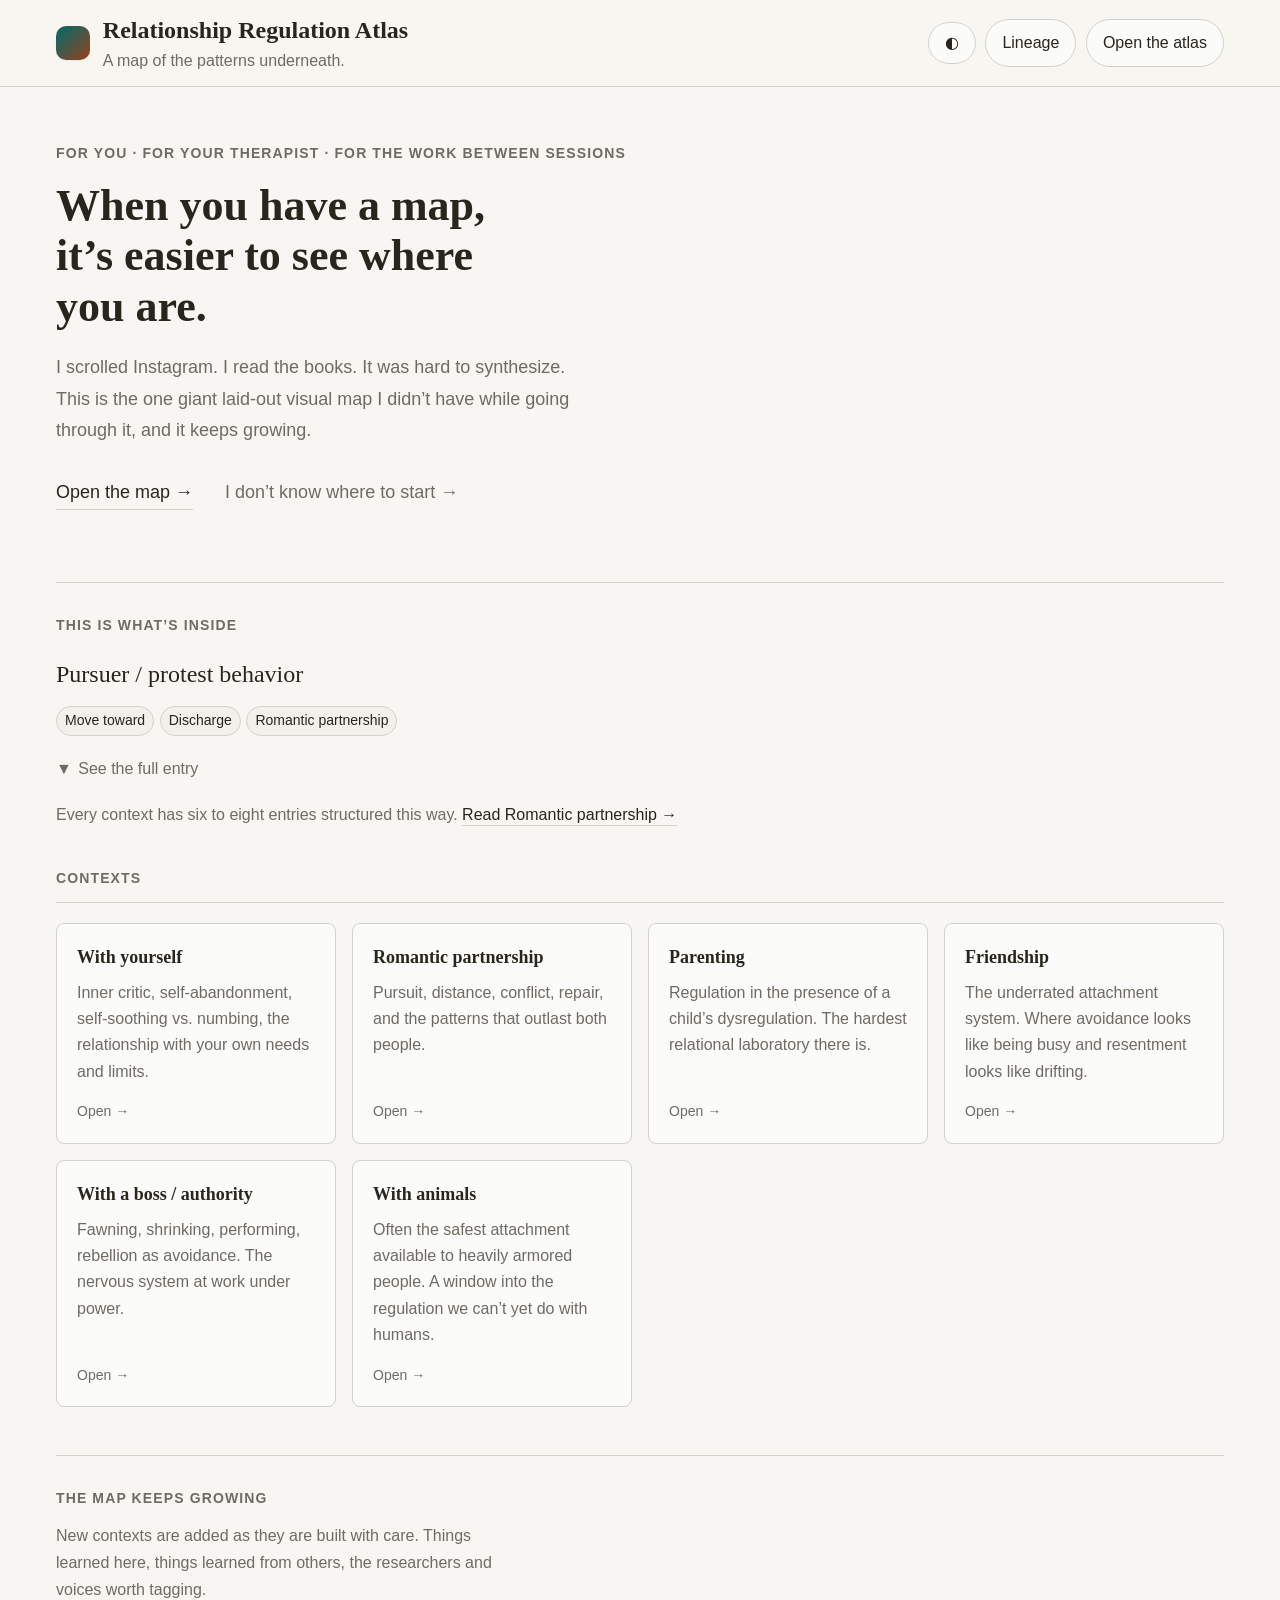
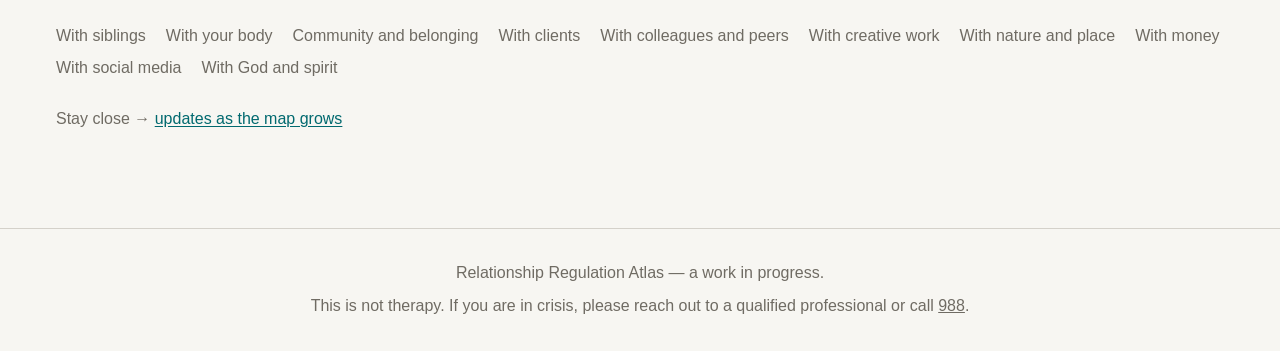
==== commit c921dd46: "Add ROADMAP.md + fix light-mode default + em dash cleanup in index.html" ====
--- a/index.html
+++ b/index.html
@@ -8,20 +8,20 @@
   <!-- Open Graph -->
   <meta property="og:type" content="website" />
   <meta property="og:title" content="Relationship Regulation Atlas" />
-  <meta property="og:description" content="When you have a map, you can see where you are &mdash; and where else you could go. A visual complement to the work you&rsquo;re already doing." />
+  <meta property="og:description" content="When you have a map, you can see where you are and where else you could go. A visual complement to the work you&rsquo;re already doing." />
   <meta property="og:url" content="https://oracle-now.github.io/relationship-regulation-atlas/" />
   <!-- Twitter / X card -->
   <meta name="twitter:card" content="summary" />
   <meta name="twitter:title" content="Relationship Regulation Atlas" />
-  <meta name="twitter:description" content="When you have a map, you can see where you are &mdash; and where else you could go." />
+  <meta name="twitter:description" content="When you have a map, you can see where you are and where else you could go." />
   <link href="https://api.fontshare.com/v2/css?f[]=satoshi@400,500,700&f[]=zodiak@400,700&display=swap" rel="stylesheet">
   <link rel="stylesheet" href="style.css">
   <style>
-    /* ═══════════════════════════════════════
-       HUB HERO — branch-page register
+    /* ===========================================
+       HUB HERO -- branch-page register
        No orb. No pill eyebrow. No filled CTAs.
-       Just: label → headline → sub → text links with arrows.
-    ═══════════════════════════════════════ */
+       Just: label -> headline -> sub -> text links with arrows.
+    =========================================== */
     .hub-hero {
       padding: var(--space-10) 0 var(--space-8);
       text-align: left;
@@ -54,7 +54,7 @@
       line-height: 1.75;
     }
 
-    /* Text-link CTAs — branch page style, no pill/fill/border-radius */
+    /* Text-link CTAs -- branch page style, no pill/fill/border-radius */
     .hub-cta-row {
       display: flex;
       gap: var(--space-8);
@@ -97,11 +97,11 @@
       border-color: var(--color-border);
     }
 
-    /* ═══════════════════════════════════════
+    /* ===========================================
        PATTERN PREVIEW TEASER
        One real entry, collapsed, with expand.
        Shows the five-part structure before the contexts grid.
-    ═══════════════════════════════════════ */
+    =========================================== */
     .pattern-preview {
       margin: var(--space-10) 0 var(--space-10);
       padding-top: var(--space-8);
@@ -213,9 +213,9 @@
       border-color: var(--color-primary);
     }
 
-    /* ═══════════════════════════════════════
+    /* ===========================================
        CONTEXTS SECTION
-    ═══════════════════════════════════════ */
+    =========================================== */
     .branch-section-label {
       font-size: var(--text-xs);
       font-weight: 700;
@@ -234,7 +234,7 @@
       margin-bottom: var(--space-8);
     }
 
-    /* Flat cards — no top accent stripe, no hover lift, branch-page register */
+    /* Flat cards -- no top accent stripe, no hover lift, branch-page register */
     .branch-card {
       display: flex;
       flex-direction: column;
@@ -298,7 +298,7 @@
   <section class="hub-hero">
     <span class="hub-hero-label">For you &middot; For your therapist &middot; For the work between sessions</span>
     <h2>When you have a map, it&rsquo;s easier to see where you are.</h2>
-    <p class="sub">I scrolled Instagram. I read the books. It was hard to synthesize. This is the one giant laid-out visual map I didn&rsquo;t have while going through it &mdash; and it keeps growing.</p>
+    <p class="sub">I scrolled Instagram. I read the books. It was hard to synthesize. This is the one giant laid-out visual map I didn&rsquo;t have while going through it, and it keeps growing.</p>
     <div class="hub-cta-row">
       <a class="hub-link" href="atlas.html">Open the map &rarr;</a>
       <a class="hub-link secondary" href="atlas.html#guide">I don&rsquo;t know where to start &rarr;</a>
@@ -359,7 +359,7 @@
     </a>
     <a class="branch-card" href="branch-animals.html">
       <h4>With animals</h4>
-      <p>Often the safest attachment available to heavily armored people &mdash; a window into the regulation we can&rsquo;t yet do with humans.</p>
+      <p>Often the safest attachment available to heavily armored people. A window into the regulation we can&rsquo;t yet do with humans.</p>
       <div class="branch-status">Open &rarr;</div>
     </a>
   </div>
@@ -392,12 +392,13 @@
 
 <script>
 (function(){
+  // Default to light. User can toggle. No system preference override.
   const t = document.querySelector('[data-theme-toggle]');
   const r = document.documentElement;
-  const d = matchMedia('(prefers-color-scheme:dark)').matches ? 'dark' : 'light';
-  r.setAttribute('data-theme', d);
+  r.setAttribute('data-theme', 'light');
   t && t.addEventListener('click', () => {
-    r.setAttribute('data-theme', r.getAttribute('data-theme') === 'dark' ? 'light' : 'dark');
+    const next = r.getAttribute('data-theme') === 'dark' ? 'light' : 'dark';
+    r.setAttribute('data-theme', next);
   });
 })();
 
--- a/style.css
+++ b/style.css
@@ -401,11 +401,38 @@
   border-radius:var(--radius-sm); margin-top:var(--space-2);
   font-size:var(--text-xs); color:var(--color-text-muted);
 }
-.detail-panel { display:none; padding:var(--space-4); border-top:1px solid var(--color-border); background:color-mix(in oklab, var(--color-primary-2) 15%, var(--color-surface)) }
+
+/* detail-panel: no background tint — same surface as the row.
+   The tint was creating a visual register break between the
+   analytical grid and the resourcing section below it. */
+.detail-panel { display:none; padding:var(--space-4); border-top:1px solid var(--color-border); background:transparent }
 .detail-panel.open { display:block }
 .detail-grid { display:grid; grid-template-columns:1fr 1fr 1fr; gap:var(--space-3); margin-top:var(--space-3) }
-.detail-block { background:var(--color-surface); padding:var(--space-3); border-radius:var(--radius-sm); border:1px solid var(--color-border) }
-.detail-block strong { display:block; font-size:var(--text-xs); text-transform:uppercase; letter-spacing:.05em; color:var(--color-primary); margin-bottom:.4rem }
+
+/* detail-block: flat content blocks, not UI cards.
+   - background: transparent (no white fill boxing each block)
+   - border: hairline alpha — structure without weight
+   - border-radius: 0 — no rounding = no card feel
+   The content carries the meaning. The container stays out of the way. */
+.detail-block {
+  background:transparent;
+  padding:var(--space-3);
+  border-radius:0;
+  border:1px solid oklch(from var(--color-text) l c h / 0.08);
+}
+
+/* detail-block label: muted category marker, not a lead.
+   Teal was a CTA signal being used on category labels — wrong register.
+   One label system across detail-block and resourcing r-label. */
+.detail-block strong {
+  display:block;
+  font-size:var(--text-xs);
+  text-transform:uppercase;
+  letter-spacing:.05em;
+  color:var(--color-text-muted);
+  font-weight:500;
+  margin-bottom:.4rem;
+}
 
 /* --- SEARCH --- */
 .search-wrap { display:flex; gap:.6rem; align-items:center; margin-bottom:var(--space-4) }
@@ -527,70 +554,78 @@
 ═══════════════════════════════════════════════════ */
 
 .resourcing {
+  /* No border, no background tint.
+     This is the main content, not a callout or sidebar.
+     The surrounding detail-panel provides sufficient context. */
   margin-top:var(--space-6);
-  padding:var(--space-6);
-  border:1px solid var(--color-border);
-  border-radius:var(--radius-md);
-  background:color-mix(in oklab, var(--color-primary-2) 12%, var(--color-surface));
-}
-
-/* EDIT 1: floor breath -- extra top margin before the floor so it
-   reads as a distinct section, not an appendage to the resourcing block */
+  padding:var(--space-2) 0 0;
+}
+
+/* Floor breath: space before safety floor so it reads as a
+   distinct section, not an appendage to the resourcing block */
 .resourcing + .r-floor,
 .r-door + .r-floor {
   margin-top:var(--space-8);
 }
 
+/* r-grounding: sensory transition cue, not a sixth data label.
+   Needs vertical separation from the analytical grid above so it
+   reads as a distinct paragraph before the emotional content begins. */
 .r-grounding {
   font-size:var(--text-xs);
   color:var(--color-text-muted);
   letter-spacing:.03em;
-  margin:0 0 var(--space-4);
-}
-
-/* EDIT 2: framing weight -- r-framing uses display font at slightly
-   larger size so it reads as a section lead, not a caption */
+  margin:var(--space-10) 0 var(--space-4);
+}
+
 .r-framing {
   font-family:var(--font-display);
   font-size:var(--text-base);
   color:var(--color-text);
   font-style:normal;
-  line-height:1.5;
-  margin:0 0 var(--space-5);
+  line-height:1.6;
+  margin:0 0 var(--space-6);
 }
 
 .r-rail {
   display:flex;
   flex-direction:column;
-  gap:var(--space-3);
+  /* Space does the separation between sections — not borders.
+     32px gap gives each emotional moment room to land distinctly. */
+  gap:var(--space-8);
 }
 
 .r-block {
-  padding:var(--space-3) var(--space-4);
-  background:var(--color-surface);
-  border-radius:var(--radius-sm);
-  border:1px solid var(--color-border);
-  font-size:var(--text-sm);
-  line-height:1.7;
-}
-
-.r-block p { margin:var(--space-2) 0 0; }
+  /* No border, no background, no box.
+     Content is the structure. Space is the separator. */
+  font-size:var(--text-base);
+  line-height:1.75;
+}
+
+.r-block p {
+  margin:var(--space-2) 0 0;
+  max-width:68ch;
+}
 
 .r-label {
+  /* Category marker only — not a lead.
+     Stepped back: muted color, medium weight, small uppercase.
+     Does not compete with or contradict the body it introduces. */
   display:block;
   font-size:var(--text-xs);
   text-transform:uppercase;
-  letter-spacing:.05em;
-  color:var(--color-primary);
-  font-weight:700;
-  margin-bottom:.25rem;
-}
-
-/* EDIT 3: r-move distinction -- move blocks get a left accent
-   so they read as active/actionable vs. the observational r-blocks */
+  letter-spacing:.06em;
+  color:var(--color-text-muted);
+  font-weight:500;
+  margin:0 0 var(--space-2);
+}
+
+/* ONE MOVE: left accent border is the single structural signal.
+   No background tint — tint was invisible in dark mode (6% delta).
+   The border alone works in both light and dark mode. */
 .r-block.r-move {
-  border-left:3px solid var(--color-primary);
-  background:color-mix(in oklab, var(--color-primary-2) 18%, var(--color-surface));
+  padding-left:var(--space-4);
+  border-left:2px solid var(--color-primary);
 }
 
 /* Locked door -- anon state */
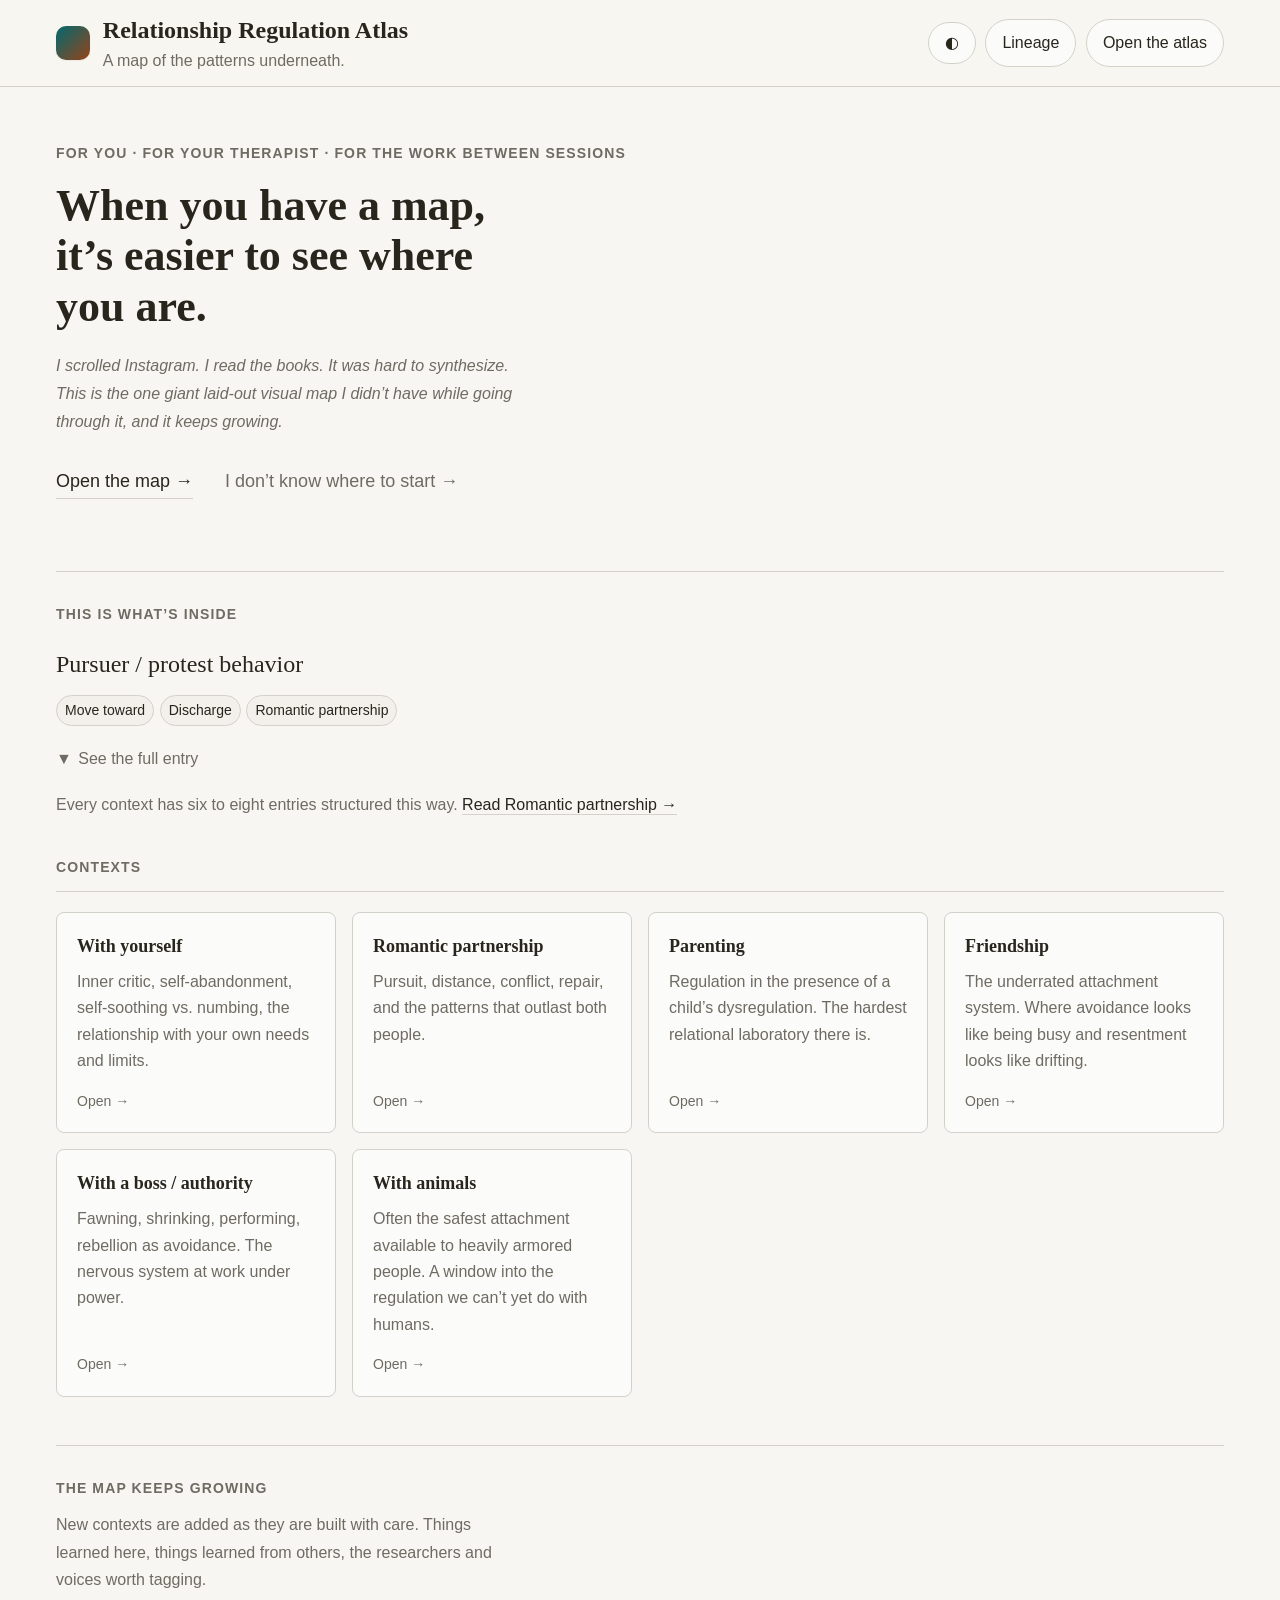
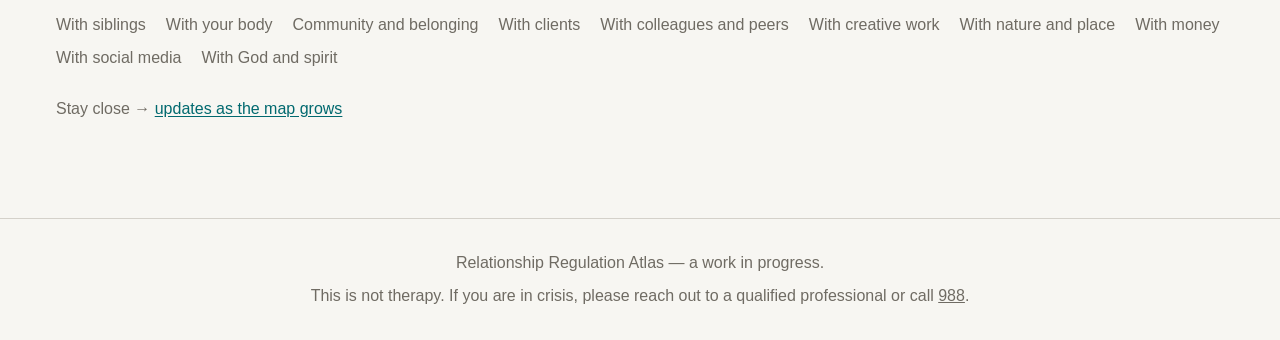
==== commit 9651d873: "4 fixes: hero sub italic+smaller, cluster header color, cluster col nowrap, guide opener rephrase" ====
--- a/index.html
+++ b/index.html
@@ -50,7 +50,8 @@
       margin: 0 0 var(--space-8);
       max-width: 52ch;
       color: var(--color-text-muted);
-      font-size: var(--text-base);
+      font-size: var(--text-sm);
+      font-style: italic;
       line-height: 1.75;
     }
 
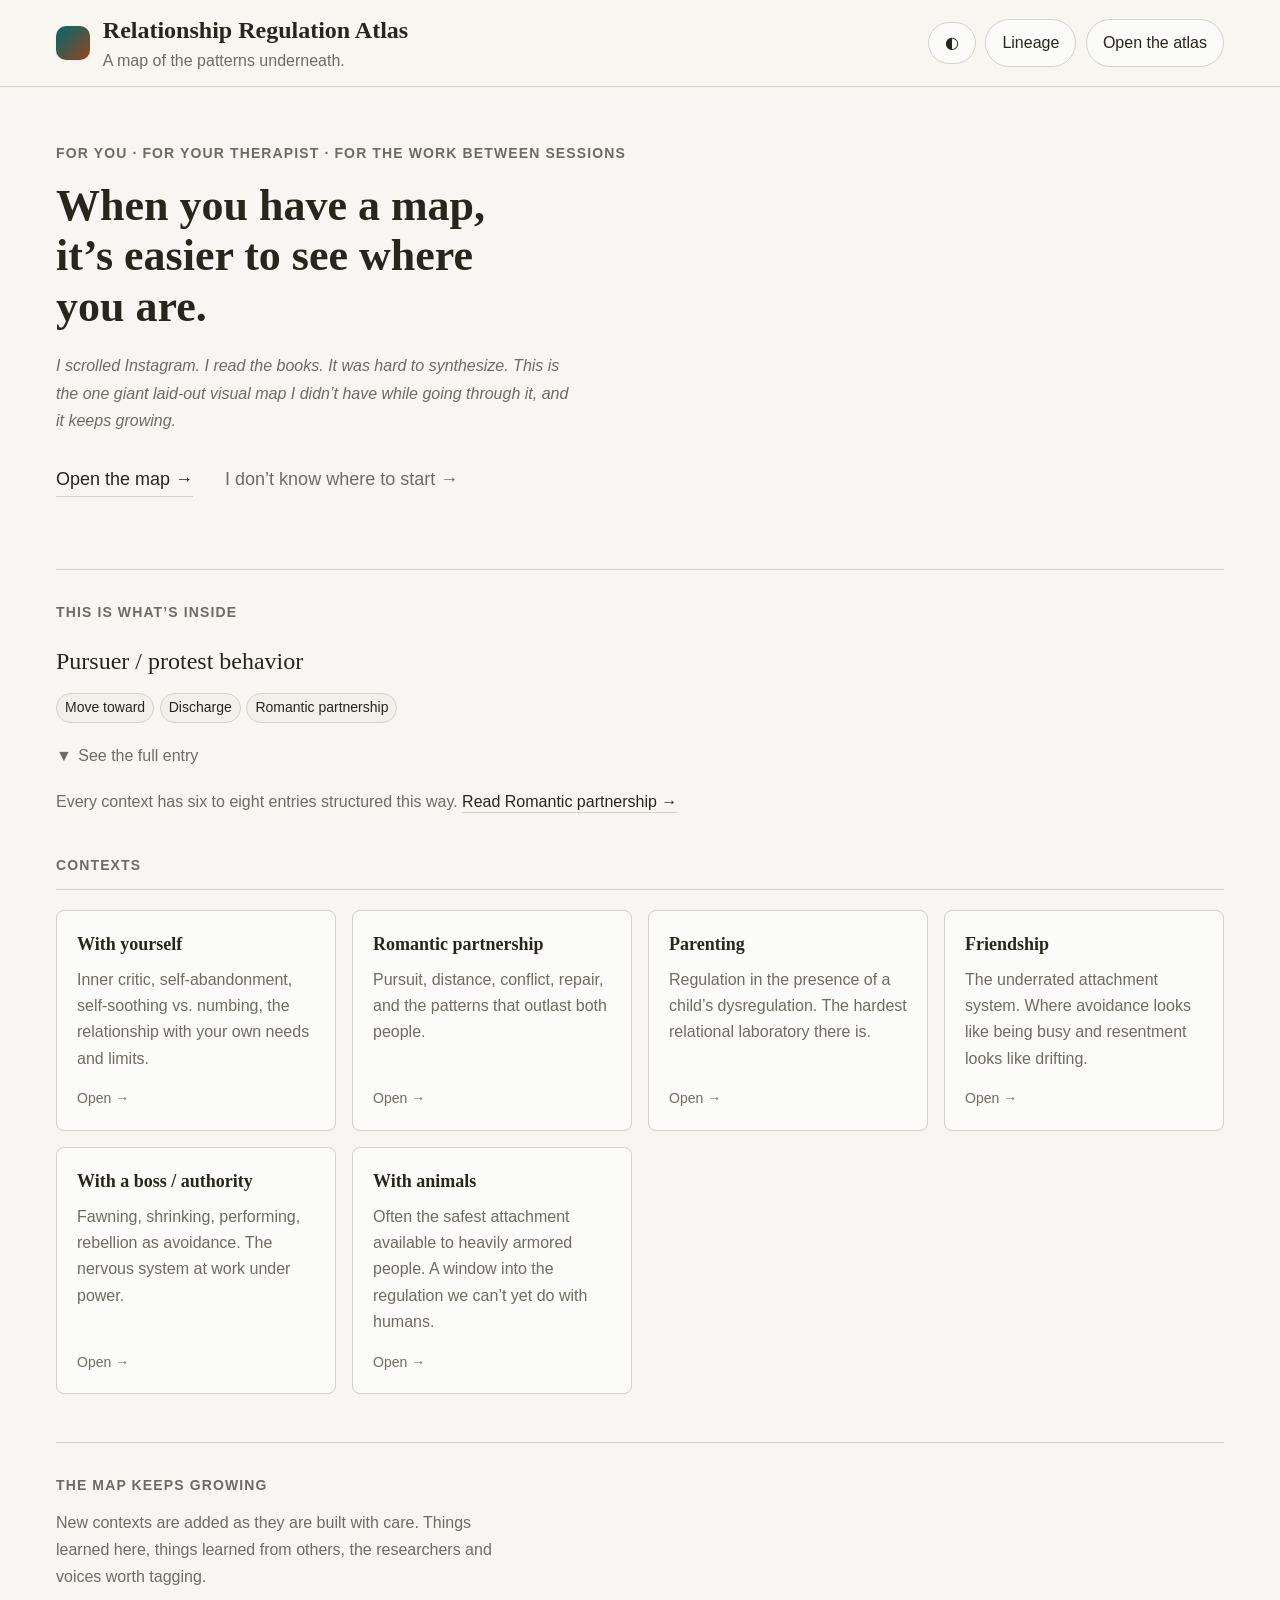
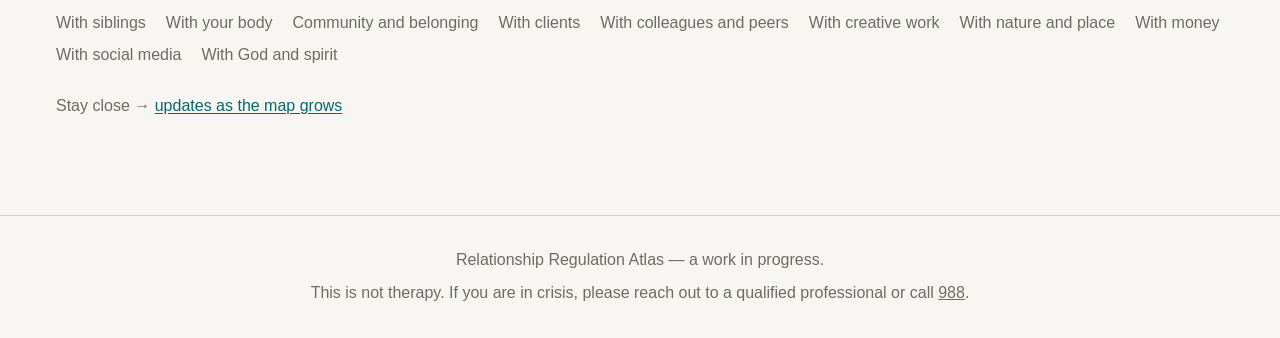
==== commit 2b19b481: "Add .founder-voice class (style.css) + swap .sub → .founder-voice on hero paragraph (index.html)" ====
--- a/index.html
+++ b/index.html
@@ -299,7 +299,7 @@
   <section class="hub-hero">
     <span class="hub-hero-label">For you &middot; For your therapist &middot; For the work between sessions</span>
     <h2>When you have a map, it&rsquo;s easier to see where you are.</h2>
-    <p class="sub">I scrolled Instagram. I read the books. It was hard to synthesize. This is the one giant laid-out visual map I didn&rsquo;t have while going through it, and it keeps growing.</p>
+    <p class="founder-voice">I scrolled Instagram. I read the books. It was hard to synthesize. This is the one giant laid-out visual map I didn&rsquo;t have while going through it, and it keeps growing.</p>
     <div class="hub-cta-row">
       <a class="hub-link" href="atlas.html">Open the map &rarr;</a>
       <a class="hub-link secondary" href="atlas.html#guide">I don&rsquo;t know where to start &rarr;</a>
--- a/style.css
+++ b/style.css
@@ -68,9 +68,9 @@
 /* --- LAYOUT --- */
 .wrap { max-width:1200px; margin:0 auto; padding:var(--space-4) }
 
-/* ═══════════════════════════════════════════════════
+/* ═══════════════════════════════════════════════
    ORB ENTRY FLOW
-═══════════════════════════════════════════════════ */
+═══════════════════════════════════════════════ */
 .orb-entry {
   min-height:100vh;
   display:flex;
@@ -113,7 +113,8 @@
   font-weight:700;
   letter-spacing:.08em;
   text-transform:uppercase;
-  color:var(--color-primary);
+  /* structural label — not a CTA, not a link */
+  color:var(--color-text-muted);
   margin:0;
 }
 
@@ -250,7 +251,8 @@
 }
 .rec-cluster {
   font-size:var(--text-xs);
-  color:var(--color-primary);
+  /* structural cluster tag — muted, not primary */
+  color:var(--color-text-muted);
   font-weight:600;
   text-transform:uppercase;
   letter-spacing:.04em;
@@ -334,6 +336,16 @@
 h2 { font-family:var(--font-display); font-size:var(--text-2xl); line-height:1.05; margin:.8rem 0 1rem }
 .sub { color:var(--color-text-muted); max-width:62ch; line-height:1.65 }
 
+/* founder-voice: personal aside register — smaller, italic, stepped back from structural prose */
+.founder-voice {
+  font-size:var(--text-sm);
+  font-style:italic;
+  color:var(--color-text-muted);
+  line-height:1.7;
+  max-width:58ch;
+  margin:0 0 var(--space-8);
+}
+
 /* --- LEGEND CHIPS --- */
 .legend { display:grid; grid-template-columns:repeat(3,1fr); gap:.6rem; margin-top:var(--space-4) }
 .chip  { display:flex; align-items:center; gap:.5rem; padding:.6rem .8rem; border-radius:999px; background:var(--color-surface-2); font-size:var(--text-sm) }
@@ -358,27 +370,52 @@
   font-size:var(--text-sm);
 }
 
-/* --- TABS --- */
+/* --- TABS ---
+   Inactive tabs: neutral text on neutral surface.
+   Active tab: inverted (text-on-bg). No primary color on either state —
+   tabs are navigation, not CTAs. Primary color on inactive tabs was
+   reading as "clickable link" in dark mode and causing the "too blue" issue. */
 .tabs { display:flex; gap:.5rem; flex-wrap:wrap; margin-bottom:var(--space-4) }
 .tab {
   padding:.65rem 1rem; border-radius:999px;
   border:1px solid var(--color-border);
   background:var(--color-surface);
+  color:var(--color-text-muted);
   cursor:pointer; font-size:var(--text-sm);
   font-family:var(--font-body);
-  transition:background .15s, color .15s;
-}
-.tab.active { background:var(--color-text); color:var(--color-bg); border-color:var(--color-text) }
-.tab:hover:not(.active) { background:var(--color-surface-2) }
-
-/* --- MATRIX --- */
+  transition:background .15s, color .15s, border-color .15s;
+}
+.tab.active {
+  background:var(--color-text);
+  color:var(--color-bg);
+  border-color:var(--color-text);
+}
+.tab:hover:not(.active) {
+  background:var(--color-surface-2);
+  color:var(--color-text);
+  border-color:color-mix(in oklab, var(--color-border) 60%, var(--color-text));
+}
+
+/* --- MATRIX ---
+   table-layout:fixed is required for text-overflow:ellipsis to work
+   on table cells. Without it, the browser ignores overflow clipping
+   and columns wrap instead of truncating. */
 .grid-2 { display:grid; grid-template-columns:1.3fr .7fr; gap:var(--space-5) }
 .matrix-wrap { overflow:auto; border-radius:var(--radius-lg); border:1px solid var(--color-border) }
-table { width:100%; border-collapse:collapse }
+table { width:100%; border-collapse:collapse; table-layout:fixed }
 th, td { padding:.85rem .9rem; border-bottom:1px solid var(--color-border); vertical-align:top; text-align:left; font-size:var(--text-sm) }
 th { position:sticky; top:0; background:var(--color-surface-2); font-weight:600; z-index:1 }
 tbody tr:hover td { background:color-mix(in oklab, var(--color-primary-2) 25%, var(--color-surface)) }
 tbody tr.clickable { cursor:pointer }
+
+/* Cluster column: fixed width, truncate with ellipsis */
+.browse-table td:nth-child(2),
+.browse-table th:nth-child(2) {
+  width:30%;
+  white-space:nowrap;
+  overflow:hidden;
+  text-overflow:ellipsis;
+}
 
 /* Empty search state */
 .matrix-empty {
@@ -409,11 +446,7 @@
 .detail-panel.open { display:block }
 .detail-grid { display:grid; grid-template-columns:1fr 1fr 1fr; gap:var(--space-3); margin-top:var(--space-3) }
 
-/* detail-block: flat content blocks, not UI cards.
-   - background: transparent (no white fill boxing each block)
-   - border: hairline alpha — structure without weight
-   - border-radius: 0 — no rounding = no card feel
-   The content carries the meaning. The container stays out of the way. */
+/* detail-block: flat content blocks, not UI cards. */
 .detail-block {
   background:transparent;
   padding:var(--space-3);
@@ -421,9 +454,7 @@
   border:1px solid oklch(from var(--color-text) l c h / 0.08);
 }
 
-/* detail-block label: muted category marker, not a lead.
-   Teal was a CTA signal being used on category labels — wrong register.
-   One label system across detail-block and resourcing r-label. */
+/* detail-block label: structural marker, stepped back */
 .detail-block strong {
   display:block;
   font-size:var(--text-xs);
@@ -489,12 +520,13 @@
   font-size:var(--text-sm);
   line-height:1.65;
 }
+/* td-label: structural section marker — muted, not primary */
 .td-label {
   font-size:var(--text-xs);
   text-transform:uppercase;
   letter-spacing:.05em;
-  color:var(--color-primary);
-  font-weight:700;
+  color:var(--color-text-muted);
+  font-weight:600;
   margin-bottom:.35rem;
 }
 
@@ -525,10 +557,11 @@
   margin-bottom:var(--space-8);
 }
 .ref-group { margin-bottom:var(--space-10) }
+/* ref-group-label: section divider — muted, not primary */
 .ref-group-label {
   font-size:var(--text-xs); font-weight:700;
   letter-spacing:.08em; text-transform:uppercase;
-  color:var(--color-primary);
+  color:var(--color-text-muted);
   margin-bottom:var(--space-5);
   padding-bottom:var(--space-2);
   border-bottom:1px solid var(--color-border);
@@ -547,30 +580,23 @@
   margin-top:var(--space-6);
 }
 
-/* ═══════════════════════════════════════════════════
-   RESOURCING LAYER
-   Gated layer inside .detail-content-inner, after .detail-grid.
-   Safety floor (.r-floor) mounts in ALL states exactly once.
-═══════════════════════════════════════════════════ */
+/* ═══════════════════════════════════════════════
+   RESOURCING LAYER — Variation 3 (Synthesis)
+   • r-label: sentence-case italic (not uppercase)
+   • "What if it comes true" body: full --color-text (not muted)
+   • r-internal and r-external: teal left-border (same as r-move)
+═══════════════════════════════════════════════ */
 
 .resourcing {
-  /* No border, no background tint.
-     This is the main content, not a callout or sidebar.
-     The surrounding detail-panel provides sufficient context. */
   margin-top:var(--space-6);
   padding:var(--space-2) 0 0;
 }
 
-/* Floor breath: space before safety floor so it reads as a
-   distinct section, not an appendage to the resourcing block */
 .resourcing + .r-floor,
 .r-door + .r-floor {
   margin-top:var(--space-8);
 }
 
-/* r-grounding: sensory transition cue, not a sixth data label.
-   Needs vertical separation from the analytical grid above so it
-   reads as a distinct paragraph before the emotional content begins. */
 .r-grounding {
   font-size:var(--text-xs);
   color:var(--color-text-muted);
@@ -585,19 +611,17 @@
   font-style:normal;
   line-height:1.6;
   margin:0 0 var(--space-6);
+  padding-bottom:var(--space-5);
+  border-bottom:1px solid oklch(from var(--color-text) l c h / 0.08);
 }
 
 .r-rail {
   display:flex;
   flex-direction:column;
-  /* Space does the separation between sections — not borders.
-     32px gap gives each emotional moment room to land distinctly. */
   gap:var(--space-8);
 }
 
 .r-block {
-  /* No border, no background, no box.
-     Content is the structure. Space is the separator. */
   font-size:var(--text-base);
   line-height:1.75;
 }
@@ -607,28 +631,55 @@
   max-width:68ch;
 }
 
+/*
+  Synthesis r-label: sentence-case italic.
+  The register shift is carried by the label itself (italic, sentence case),
+  not by uppercase structural weight. This creates a softer, more personal
+  entry into each section compared to the Director's all-caps labels.
+*/
 .r-label {
-  /* Category marker only — not a lead.
-     Stepped back: muted color, medium weight, small uppercase.
-     Does not compete with or contradict the body it introduces. */
   display:block;
-  font-size:var(--text-xs);
-  text-transform:uppercase;
-  letter-spacing:.06em;
-  color:var(--color-text-muted);
-  font-weight:500;
+  font-size:var(--text-sm);
+  font-style:italic;
+  color:var(--color-text-muted);
+  font-weight:400;
+  letter-spacing:0;
+  text-transform:none;
   margin:0 0 var(--space-2);
 }
 
-/* ONE MOVE: left accent border is the single structural signal.
-   No background tint — tint was invisible in dark mode (6% delta).
-   The border alone works in both light and dark mode. */
+/*
+  "What if it comes true" body text is full --color-text, not muted.
+  In Synthesis, this paragraph carries the hardest truth and must
+  read at full weight -- stepping it back to muted undersells it.
+*/
+.r-block p {
+  margin:var(--space-2) 0 0;
+  max-width:68ch;
+  color:var(--color-text);
+}
+
+/*
+  r-move: the actionable "One move" block.
+  Left border signals forward motion -- teal = primary.
+*/
 .r-block.r-move {
   padding-left:var(--space-4);
   border-left:2px solid var(--color-primary);
 }
 
-/* Locked door -- anon state */
+/*
+  Synthesis adds the same left-border treatment to r-internal and r-external.
+  These are the "What holds" blocks -- grounding anchors that work like
+  the move but look inward and outward. The border visually brackets
+  all three holding/moving elements together.
+*/
+.r-block.r-internal,
+.r-block.r-external {
+  padding-left:var(--space-4);
+  border-left:2px solid var(--color-primary);
+}
+
 .r-door {
   margin-top:var(--space-5);
   padding:var(--space-5);
@@ -652,7 +703,6 @@
   margin:0;
 }
 
-/* Safety floor -- UNGATED, mounts in every state */
 .r-floor {
   margin-top:var(--space-5);
   padding:var(--space-4);
@@ -685,8 +735,6 @@
   line-height:1.65;
 }
 
-/* Crisis link -- highest-contrast token in the floor.
-   10.92:1 on --color-surface dark. Do NOT reduce to body accent. */
 .r-crisis a {
   color:#8fd6ff;
   text-decoration:underline;
@@ -697,7 +745,7 @@
   outline-offset:2px;
 }
 
-/* --- COMING SOON SECTION (hub index.html) --- */
+/* --- COMING SOON SECTION --- */
 .coming-soon-section {
   margin:var(--space-12) 0 var(--space-8);
   padding-top:var(--space-8);
@@ -753,9 +801,9 @@
   outline:none;
 }
 
-/* ═══════════════════════════════════════════════════
-   MOTION SAFETY -- prefers-reduced-motion
-═══════════════════════════════════════════════════ */
+/* ═══════════════════════════════════════════════
+   MOTION SAFETY
+═══════════════════════════════════════════════ */
 @media (prefers-reduced-motion: reduce) {
   .detail-content-inner,
   .resourcing,
